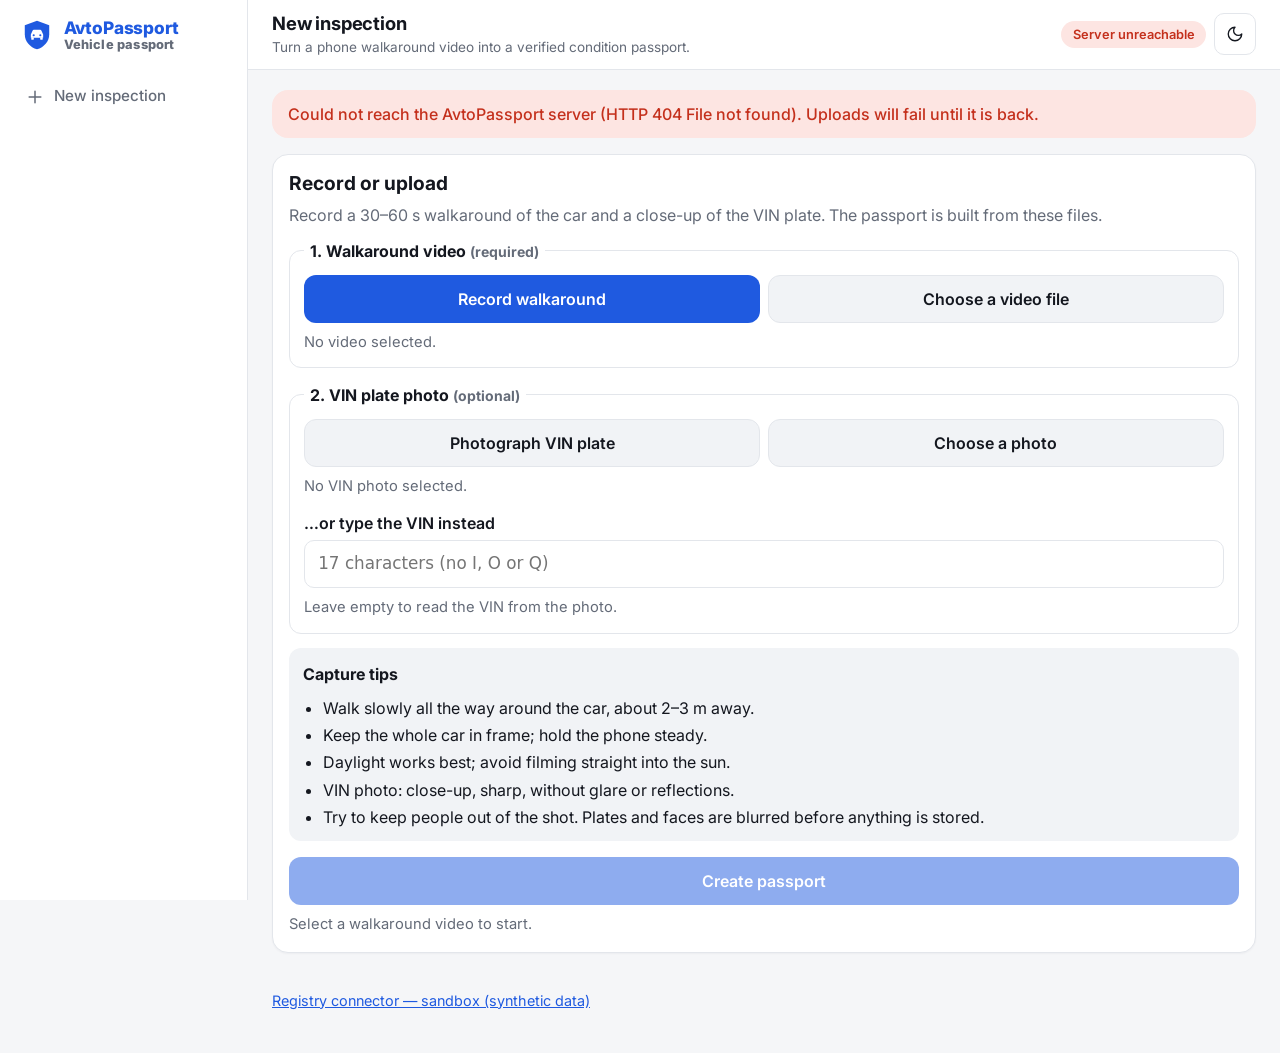
==== web/index.html @ 7de82fd4 "Redesign web UI with sidebar tabs and drop dark try-on colours" ====
<!doctype html>
<html lang="en">
<head>
  <meta charset="utf-8">
  <meta name="viewport" content="width=device-width, initial-scale=1, viewport-fit=cover">
  <meta name="color-scheme" content="light">
  <meta name="theme-color" content="#ffffff">
  <meta name="description" content="AvtoPassport: a phone walkaround video becomes a verified digital condition passport tied to the car's VIN.">
  <title>AvtoPassport</title>
  <!-- Inter (SIL OFL 1.1) from Google Fonts; falls back to the system font offline. -->
  <link rel="preconnect" href="https://fonts.googleapis.com">
  <link rel="preconnect" href="https://fonts.gstatic.com" crossorigin>
  <link rel="stylesheet" href="https://fonts.googleapis.com/css2?family=Inter:wght@400;500;600;700;800&display=swap">
  <link rel="stylesheet" href="style.css">
  <script>try { if (localStorage.getItem("avto-theme") === "dark") document.documentElement.dataset.theme = "dark"; } catch (e) {}</script>
  <!-- three.js (MIT) and Spark (MIT, Gaussian splats) pinned; only loaded when a 3D model is ready (viewer3d.js is imported on demand). -->
  <script type="importmap">
  {
    "imports": {
      "three": "https://cdn.jsdelivr.net/npm/three@0.186.1/build/three.module.js",
      "three/addons/": "https://cdn.jsdelivr.net/npm/three@0.186.1/examples/jsm/",
      "@sparkjsdev/spark": "https://cdn.jsdelivr.net/npm/@sparkjsdev/spark@2.3.1/dist/spark.module.js"
    }
  }
  </script>
  <script type="module" src="app.js"></script>
</head>
<body>
  <div class="shell">
    <aside class="sidebar">
      <a class="brand" href="./">
        <svg class="brand-logo" viewBox="0 0 32 32" aria-hidden="true"><path d="M16 2.5 4.5 6.8v8.4c0 7 5 12.2 11.5 14.3 6.5-2.1 11.5-7.3 11.5-14.3V6.8Z" fill="var(--accent)"/><path d="M10.2 18.6v-3.1l1.6-3.6c.2-.5.7-.8 1.2-.8h6c.5 0 1 .3 1.2.8l1.6 3.6v3.1Z" fill="#fff"/><rect x="10.6" y="18.2" width="2.4" height="2.3" rx=".8" fill="#fff"/><rect x="19" y="18.2" width="2.4" height="2.3" rx=".8" fill="#fff"/><circle cx="12.9" cy="16.2" r="1" fill="var(--accent)"/><circle cx="19.1" cy="16.2" r="1" fill="var(--accent)"/></svg>
        <span class="brand-text"><strong>AvtoPassport</strong><small>Vehicle passport</small></span>
      </a>

      <nav id="tabs" class="tabs" role="tablist" aria-label="Passport sections" hidden>
        <button id="tab-overview" class="tab" type="button" role="tab" data-tab="overview" aria-controls="panel-overview" aria-selected="true" tabindex="0"><svg class="tab-icon" viewBox="0 0 24 24" aria-hidden="true"><path d="M19 17h2c.6 0 1-.4 1-1v-3c0-.9-.7-1.7-1.5-1.9C18.7 10.6 16 10 16 10s-1.3-1.4-2.2-2.3c-.5-.4-1.1-.7-1.8-.7H5c-.6 0-1.1.4-1.4.9l-1.4 2.9A3.7 3.7 0 0 0 2 12v4c0 .6.4 1 1 1h2"/><circle cx="7" cy="17" r="2"/><path d="M9 17h6"/><circle cx="17" cy="17" r="2"/></svg><span class="tab-label">Car</span><span id="tabc-overview" class="tab-count"></span></button>
        <button id="tab-model3d" class="tab" type="button" role="tab" data-tab="model3d" aria-controls="panel-model3d" aria-selected="false" tabindex="-1"><svg class="tab-icon" viewBox="0 0 24 24" aria-hidden="true"><path d="M21 8a2 2 0 0 0-1-1.73l-7-4a2 2 0 0 0-2 0l-7 4A2 2 0 0 0 3 8v8a2 2 0 0 0 1 1.73l7 4a2 2 0 0 0 2 0l7-4A2 2 0 0 0 21 16Z"/><path d="m3.3 7 8.7 5 8.7-5"/><path d="M12 22V12"/></svg><span class="tab-label">3D model</span><span id="tabc-model3d" class="tab-count"></span></button>
        <button id="tab-tryon" class="tab" type="button" role="tab" data-tab="tryon" aria-controls="panel-tryon" aria-selected="false" tabindex="-1"><svg class="tab-icon" viewBox="0 0 24 24" aria-hidden="true"><circle cx="13.5" cy="6.5" r="1"/><circle cx="17.5" cy="10.5" r="1"/><circle cx="8.5" cy="7.5" r="1"/><circle cx="6.5" cy="12.5" r="1"/><path d="M12 2C6.5 2 2 6.5 2 12s4.5 10 10 10c.9 0 1.6-.7 1.6-1.7 0-.4-.2-.8-.4-1.1-.3-.3-.4-.7-.4-1.1a1.6 1.6 0 0 1 1.6-1.7h2c3.1 0 5.6-2.5 5.6-5.5C22 6 17.5 2 12 2Z"/></svg><span class="tab-label">Customize</span><span id="tabc-tryon" class="tab-count"></span></button>
        <button id="tab-defects" class="tab" type="button" role="tab" data-tab="defects" aria-controls="panel-defects" aria-selected="false" tabindex="-1"><svg class="tab-icon" viewBox="0 0 24 24" aria-hidden="true"><path d="M14.7 6.3a1 1 0 0 0 0 1.4l1.6 1.6a1 1 0 0 0 1.4 0l3.8-3.8a6 6 0 0 1-7.9 7.9l-6.9 6.9a2.1 2.1 0 0 1-3-3l6.9-6.9a6 6 0 0 1 7.9-7.9l-3.8 3.8Z"/></svg><span class="tab-label">Damage</span><span id="tabc-defects" class="tab-count"></span></button>
        <button id="tab-shops" class="tab" type="button" role="tab" data-tab="shops" aria-controls="panel-shops" aria-selected="false" tabindex="-1"><svg class="tab-icon" viewBox="0 0 24 24" aria-hidden="true"><path d="M20 10c0 5-5.5 10.2-7.4 11.8a1 1 0 0 1-1.2 0C9.5 20.2 4 15 4 10a8 8 0 0 1 16 0"/><circle cx="12" cy="10" r="3"/></svg><span class="tab-label">Body shops</span><span id="tabc-shops" class="tab-count"></span></button>
        <button id="tab-vin" class="tab" type="button" role="tab" data-tab="vin" aria-controls="panel-vin" aria-selected="false" tabindex="-1"><svg class="tab-icon" viewBox="0 0 24 24" aria-hidden="true"><rect x="2" y="5" width="20" height="14" rx="2"/><path d="M6 9v6M9 9v6M12.5 9v6M15 9v6M18 9v6"/></svg><span class="tab-label">VIN / History</span><span id="tabc-vin" class="tab-count"></span></button>
        <button id="tab-report" class="tab" type="button" role="tab" data-tab="report" aria-controls="panel-report" aria-selected="false" tabindex="-1"><svg class="tab-icon" viewBox="0 0 24 24" aria-hidden="true"><path d="M15 2H6a2 2 0 0 0-2 2v16a2 2 0 0 0 2 2h12a2 2 0 0 0 2-2V7Z"/><path d="M14 2v4a2 2 0 0 0 2 2h4"/><path d="M16 13H8M16 17H8M10 9H8"/></svg><span class="tab-label">Report</span><span id="tabc-report" class="tab-count"></span></button>
      </nav>

      <a id="new-btn" class="side-new" href="./"><svg class="tab-icon" viewBox="0 0 24 24" aria-hidden="true"><path d="M5 12h14M12 5v14"/></svg><span>New inspection</span></a>

      <div id="car-card" class="car-card" hidden>
        <img id="car-thumb" alt="" hidden>
        <div id="car-name" class="car-name"></div>
        <div id="car-meta" class="car-meta"></div>
        <div class="car-vin-label">VIN</div>
        <div id="car-vin" class="car-vin"></div>
        <div id="car-badges" class="row" style="gap:0.35rem;margin-top:0.45rem"></div>
      </div>
    </aside>

    <div class="content">
      <header class="apphead">
        <div class="apphead-title">
          <h1 id="passport-title">New inspection</h1>
          <p id="passport-sub">Turn a phone walkaround video into a verified condition passport.</p>
        </div>
        <div class="apphead-actions">
          <span id="health" class="pill" role="status" aria-live="polite">Checking server&hellip;</span>
          <button id="theme-btn" class="icon-btn" type="button" aria-label="Switch to dark mode" title="Dark mode"><svg class="ico i-moon" viewBox="0 0 24 24" aria-hidden="true"><path d="M12 3a6 6 0 0 0 9 9 9 9 0 1 1-9-9Z"/></svg><svg class="ico i-sun" viewBox="0 0 24 24" aria-hidden="true"><circle cx="12" cy="12" r="4"/><path d="M12 2v2M12 20v2M4.9 4.9l1.4 1.4M17.7 17.7l1.4 1.4M2 12h2M20 12h2M6.3 17.7l-1.4 1.4M19.1 4.9l-1.4 1.4"/></svg></button>
          <button id="share-btn" class="btn" type="button" aria-label="Share link" hidden><svg class="ico" viewBox="0 0 24 24" aria-hidden="true"><path d="M10 13a5 5 0 0 0 7.5.5l3-3a5 5 0 0 0-7-7l-1.7 1.7"/><path d="M14 11a5 5 0 0 0-7.5-.5l-3 3a5 5 0 0 0 7 7l1.7-1.7"/></svg><span class="btn-label">Share</span></button>
          <a id="pdf-link-top" class="btn btn-primary" href="#" download hidden><svg class="ico" viewBox="0 0 24 24" aria-hidden="true"><path d="M15 2H6a2 2 0 0 0-2 2v16a2 2 0 0 0 2 2h12a2 2 0 0 0 2-2V7Z"/><path d="M14 2v4a2 2 0 0 0 2 2h4"/><path d="M16 13H8M16 17H8M10 9H8"/></svg>Export passport</a>
        </div>
        <p id="share-status" class="small muted share-status" role="status"></p>
      </header>

      <main>
        <div id="health-banner" class="banner" role="alert" hidden></div>

    <!-- ========== 1. Capture ========== -->
    <section id="capture" class="card" aria-labelledby="capture-title">
      <h2 id="capture-title">Record or upload</h2>
      <p class="lead">Record a 30&ndash;60&nbsp;s walkaround of the car and a close-up of the VIN plate. The passport is built from these files.</p>

      <form id="capture-form" novalidate>
        <fieldset>
          <legend>1. Walkaround video <span class="muted small">(required)</span></legend>
          <div class="file-row">
            <label class="btn btn-primary file-btn">
              <input id="video-camera" class="vh" type="file" accept="video/*" capture="environment">
              Record walkaround
            </label>
            <label class="btn file-btn">
              <input id="video-library" class="vh" type="file" accept="video/*">
              Choose a video file
            </label>
          </div>
          <p id="video-info" class="file-info muted">No video selected.</p>
        </fieldset>

        <fieldset>
          <legend>2. VIN plate photo <span class="muted small">(optional)</span></legend>
          <div class="file-row">
            <label class="btn file-btn">
              <input id="vin-camera" class="vh" type="file" accept="image/*" capture="environment">
              Photograph VIN plate
            </label>
            <label class="btn file-btn">
              <input id="vin-library" class="vh" type="file" accept="image/*">
              Choose a photo
            </label>
          </div>
          <p id="vin-photo-info" class="file-info muted">No VIN photo selected.</p>
          <img id="vin-thumb" class="thumb" alt="Selected VIN photo" hidden>

          <label class="field-label" for="vin-text">&hellip;or type the VIN instead</label>
          <input id="vin-text" class="vin-input" type="text" inputmode="text" autocomplete="off"
                 autocapitalize="characters" autocorrect="off" spellcheck="false" maxlength="24"
                 placeholder="17 characters (no I, O or Q)" aria-describedby="vin-text-hint">
          <p id="vin-text-hint" class="file-info muted small">Leave empty to read the VIN from the photo.</p>
        </fieldset>

        <details class="tips" open>
          <summary>Capture tips</summary>
          <ul>
            <li>Walk slowly all the way around the car, about 2&ndash;3&nbsp;m away.</li>
            <li>Keep the whole car in frame; hold the phone steady.</li>
            <li>Daylight works best; avoid filming straight into the sun.</li>
            <li>VIN photo: close-up, sharp, without glare or reflections.</li>
            <li>Try to keep people out of the shot. Plates and faces are blurred before anything is stored.</li>
          </ul>
        </details>

        <button id="submit-btn" class="btn btn-primary btn-block" type="submit" disabled>Create passport</button>
        <p id="submit-hint" class="file-info muted small">Select a walkaround video to start.</p>
      </form>

      <div id="job" class="stack" hidden aria-live="polite">
        <div class="progress" role="progressbar" aria-label="Upload progress" aria-valuemin="0" aria-valuemax="100" aria-valuenow="0" id="upload-progress">
          <div id="upload-bar" class="progress-bar"></div>
        </div>
        <p id="upload-text" class="small muted"></p>
        <p id="job-status" class="small"></p>
        <ol id="steps" class="steps"></ol>
        <p id="job-error" class="error" hidden></p>
        <button id="retry-btn" class="btn" type="button" hidden>Start over</button>
      </div>
    </section>

        <!-- ========== 2. Passport: one panel per tab (tabs in the sidebar, a top bar on phones) ========== -->
        <section id="passport" class="passport" hidden aria-labelledby="passport-title">
      <div class="panels">
        <!-- Car (overview): 360 viewer + inspection summary -->
        <div id="panel-overview" class="tab-panel" role="tabpanel" aria-labelledby="tab-overview" tabindex="-1">
          <div class="overview">
            <div id="spin-card" class="card viewer-card" aria-labelledby="spin-title">
              <h2 id="spin-title" class="vh">360&deg; view <span id="spin-count"></span></h2>
              <div id="spin-empty" class="note" hidden></div>
              <div id="spin-wrap">
                <div class="stage-wrap">
                  <div id="spin-stage" class="spin-stage" tabindex="0" role="img" aria-label="360 degree view of the car. Use left and right arrow keys to rotate.">
                    <div id="spin-frame" class="spin-frame">
                      <img id="spin-img" alt="" draggable="false">
                      <div id="spin-pins" class="spin-pins"></div>
                    </div>
                    <div id="spin-loading" class="spin-overlay-msg" hidden></div>
                  </div>
                  <span class="viewer-chip"><svg class="ico" viewBox="0 0 24 24" aria-hidden="true"><rect x="3" y="3" width="18" height="18" rx="4"/><path d="m8.5 12 2.5 2.5 4.5-5"/></svg><span id="spin-chip">&hellip;</span></span>
                  <div class="viewer-tools" role="group" aria-label="Turn the car">
                    <button id="spin-prev" class="tool-btn" type="button" aria-label="Turn left" title="Turn left"><svg class="ico" viewBox="0 0 24 24" aria-hidden="true"><path d="m15 18-6-6 6-6"/></svg></button>
                    <button id="spin-next" class="tool-btn" type="button" aria-label="Turn right" title="Turn right"><svg class="ico" viewBox="0 0 24 24" aria-hidden="true"><path d="m9 18 6-6-6-6"/></svg></button>
                    <button id="spin-play" class="tool-btn" type="button" aria-label="Turn automatically" aria-pressed="false" title="Turn automatically"><svg class="ico" viewBox="0 0 24 24" aria-hidden="true"><path d="M7 4.5v15l12-7.5Z"/></svg></button>
                  </div>
                  <div class="viewer-foot">
                    <div class="legend" aria-label="Damage box colours">
                      <span class="lg sev-minor">Minor</span><span class="lg sev-moderate">Moderate</span><span class="lg sev-severe">Severe</span><span class="lg low">Low confidence</span>
                    </div>
                    <span class="viewer-hint">Drag to turn &middot; &larr; &rarr; keys</span>
                  </div>
                </div>
                <input id="spin-range" type="range" min="0" max="0" value="0" step="1" aria-label="Frame">
                <p id="spin-caption" class="small muted" style="margin:0.2rem 0 0"></p>
                <div id="spin-pin-frames" class="chips"></div>
                <p id="spin-pin-note" class="small muted" hidden></p>
              </div>
            </div>

            <aside class="summary" aria-labelledby="summary-title">
              <h2 id="summary-title" class="summary-title">Inspection summary</h2>
              <div class="card sum-card">
                <div class="sum-big"><span id="sum-count" class="sum-num">&hellip;</span><span id="sum-label" class="sum-label"></span></div>
                <div id="sum-chips" class="sev-chips"></div>
                <p id="sum-note" class="small muted" style="margin:0.5rem 0 0"></p>
                <div class="sum-cost">
                  <span class="small muted">Total estimated repair cost</span>
                  <strong id="sum-total">&hellip;</strong>
                  <span id="sum-total-note" class="small muted"></span>
                </div>
                <button class="btn btn-outline" type="button" data-go="defects">View damage list <svg class="ico" viewBox="0 0 24 24" aria-hidden="true"><path d="m9 18 6-6-6-6"/></svg></button>
              </div>
              <div class="card rows-card">
                <button class="row-link" type="button" data-go="vin"><span class="rl-label">VIN</span><span id="tile-vin" class="rl-value vin-mono">&hellip;</span><span id="tile-vin-sub" class="rl-sub"></span><svg class="ico rl-chev" viewBox="0 0 24 24" aria-hidden="true"><path d="m9 18 6-6-6-6"/></svg></button>
                <button class="row-link" type="button" data-go="vin"><span class="rl-label">Since last inspection</span><span id="tile-diff" class="rl-value">&hellip;</span><span id="tile-diff-sub" class="rl-sub"></span><svg class="ico rl-chev" viewBox="0 0 24 24" aria-hidden="true"><path d="m9 18 6-6-6-6"/></svg></button>
                <button class="row-link" type="button" data-go="model3d"><span class="rl-label">3D model</span><span id="tile-3d" class="rl-value">&hellip;</span><span id="tile-3d-sub" class="rl-sub"></span><svg class="ico rl-chev" viewBox="0 0 24 24" aria-hidden="true"><path d="m9 18 6-6-6-6"/></svg></button>
                <button class="row-link" type="button" data-go="report"><span class="rl-label">Report</span><span id="tile-report" class="rl-value">&hellip;</span><span id="tile-report-sub" class="rl-sub"></span><svg class="ico rl-chev" viewBox="0 0 24 24" aria-hidden="true"><path d="m9 18 6-6-6-6"/></svg></button>
              </div>
              <p class="hint-line"><svg class="ico" viewBox="0 0 24 24" aria-hidden="true"><circle cx="12" cy="12" r="9.5"/><path d="M12 16.5v-5M12 8h.01"/></svg><span>Drag the car sideways to turn it. Coloured boxes mark detected damage; tap a part below to see its repair estimate.</span></p>
              <h3 id="parts-title" class="parts-title">Parts with findings</h3>
              <ul id="parts-list" class="parts-list"></ul>
            </aside>
          </div>
        </div>

        <!-- VIN & history -->
        <div id="panel-vin" class="tab-panel" role="tabpanel" aria-labelledby="tab-vin" tabindex="-1" hidden>
          <p class="panel-intro">The car&rsquo;s identity, read from the VIN plate photo, and what changed since its last AvtoPassport inspection.</p>
          <div id="vin-card" class="card" aria-labelledby="vin-title">
            <h2 id="vin-title">VIN <span id="vin-status" class="badge"></span></h2>
            <div id="vin-value" class="vin-value"></div>
            <p class="note">Please confirm the VIN against the car or its documents: automatic reading (OCR) can confuse similar characters.</p>
            <div id="vin-decode"></div>
          </div>
          <div id="diff-card" class="card" aria-labelledby="diff-title">
            <h2 id="diff-title">New since last inspection</h2>
            <div id="diff-body"></div>
            <div id="history-body"></div>
          </div>
        </div>

        <!-- Defects -->
        <div id="panel-defects" class="tab-panel" role="tabpanel" aria-labelledby="tab-defects" tabindex="-1" hidden>
          <p class="panel-intro">Every finding from the walkaround video with its severity, the suggested repair and a price from local listings. The boxes on the car are in the <a href="#overview">Car</a> tab.</p>
          <div id="damage-card" class="card" aria-labelledby="damage-title">
            <h2 id="damage-title">Damage and repair cost <span id="damage-count" class="badge"></span></h2>
            <div id="damage-body"></div>
            <div id="damage-total" class="total" hidden></div>
            <p class="small muted" style="margin-top:0.6rem">Prices are &ldquo;from&rdquo; prices from our local price table; tap a price to see where it comes from.</p>
          </div>
        </div>

        <!-- 3D model -->
        <div id="panel-model3d" class="tab-panel" role="tabpanel" aria-labelledby="tab-model3d" tabindex="-1" hidden>
          <p class="panel-intro">A 3D model of the car, rebuilt on the server from the same blurred frames. One finger (or the mouse) rotates; two fingers or the wheel zoom.</p>
          <div id="hq-card" class="card" aria-labelledby="hq-title" hidden>
            <h2 id="hq-title">High-quality 3D (Gaussian splats) <span id="hq-badge" class="badge"></span></h2>
            <p id="hq-status" role="status"></p>
            <div id="viewer-hq" hidden></div>
            <p id="hq-crop" class="small muted"></p>
            <p id="hq-error" class="error" hidden></p>
            <p class="small muted">Camera poses from COLMAP structure-from-motion, then Brush Gaussian-splat training, on the same blurred frames. Requires a GPU worker; not available on the CPU-only public deployment.</p>
          </div>
          <div id="recon-card" class="card" aria-labelledby="recon-title">
            <h2 id="recon-title">3D point cloud <span id="recon-badge" class="badge"></span></h2>
            <p id="recon-status" role="status"></p>
            <div id="viewer3d" hidden></div>
            <p id="recon-error" class="error" hidden></p>
            <div id="recon-pins"></div>
            <p class="small muted">Fast reconstruction (Depth Anything 3) from the blurred walkaround frames, built after the passport is returned.</p>
          </div>
        </div>

        <!-- Customize (paint try-on) -->
        <div id="panel-tryon" class="tab-panel" role="tabpanel" aria-labelledby="tab-tryon" tabindex="-1" hidden>
          <p class="panel-intro">See the car in another paint colour. Choose a view of the car with the slider, then tap a colour.</p>
          <div id="tryon-card" class="card" aria-labelledby="tryon-title">
            <h2 id="tryon-title">Paint try-on</h2>
            <div class="tryon-layout">
              <div class="tryon-view">
                <figure class="tryon-figure" id="tryon-figure" hidden>
                  <img id="tryon-img" alt="The car in the selected paint colour">
                  <figcaption class="small muted"><span id="tryon-label"></span></figcaption>
                </figure>
                <div class="spin-controls" id="tryon-controls" hidden>
                  <button id="tryon-prev" class="btn" type="button" aria-label="Previous view">&#9664;</button>
                  <input id="tryon-range" type="range" min="0" max="0" value="0" step="1" aria-label="View of the car">
                  <button id="tryon-next" class="btn" type="button" aria-label="Next view">&#9654;</button>
                </div>
              </div>
              <div class="tryon-pick">
                <h3 style="margin-top:0">Colours</h3>
                <div id="palette-status" class="small muted"></div>
                <div id="swatches" class="swatches" role="group" aria-label="Paint colours"></div>
                <p id="tryon-status" class="small" role="status"></p>
                <p class="small muted">How it works: only the hue of the painted panels changes, and the car&rsquo;s own light and shade are kept, so it still looks like the real photo. A light car therefore stays light: dark colours such as black or dark grey cannot be shown this way and are not offered. Colours are swatches from the BYD Uzbekistan website, not factory paint codes.</p>
              </div>
            </div>
          </div>
        </div>

        <!-- Body shops -->
        <div id="panel-shops" class="tab-panel" role="tabpanel" aria-labelledby="tab-shops" tabindex="-1" hidden>
          <p class="panel-intro">Body-repair and paint shops near you, from OpenStreetMap. Your location is used only for this search.</p>
          <div id="shops-card" class="card" aria-labelledby="shops-title">
            <h2 id="shops-title">Nearby body shops</h2>
            <div class="row">
              <button id="shops-geo" class="btn btn-primary" type="button">Find nearby body shops</button>
              <button id="shops-tashkent" class="btn" type="button">Use Tashkent centre (41.3111, 69.2797)</button>
            </div>
            <p id="shops-status" class="small" role="status" style="margin-top:0.6rem"></p>
            <ul id="shops-list" class="shops-list"></ul>
            <p id="shops-attr" class="attribution" hidden></p>
          </div>
        </div>

        <!-- Report & verification -->
        <div id="panel-report" class="tab-panel" role="tabpanel" aria-labelledby="tab-report" tabindex="-1" hidden>
          <p class="panel-intro">Download the passport as a PDF. The SHA-256 fingerprint of the frames lets anyone check that the inspection was not changed afterwards.</p>
          <div id="verify-card" class="card" aria-labelledby="verify-title">
            <h2 id="verify-title">Report and verification</h2>
            <div class="row" id="report-links"></div>
            <dl class="kv" id="verify-kv" style="margin-top:0.75rem"></dl>
            <p class="note info" style="margin-top:0.75rem">Privacy: plates and faces are blurred before anything is stored.</p>
            <details class="more">
              <summary>Processing details</summary>
              <div id="processing-body"></div>
            </details>
          </div>
        </div>
      </div>

        </section>
      </main>

      <footer class="site-footer">
        <a id="repo-link" href="#" rel="noopener" hidden>Source code (AGPL-3.0)</a>
        <a href="sandbox.html">Registry connector &mdash; sandbox (synthetic data)</a>
        <span id="version-text"></span>
      </footer>
    </div>
  </div>
</body>
</html>
---- web/style.css ----
/* AvtoPassport web UI - mobile first, light theme with an optional dark theme (header button). No build step. */

/* Light theme by default; the moon button in the header switches to dark (html[data-theme="dark"]). */
:root {
  --bg: #f5f6f8;
  --surface: #ffffff;
  --surface-2: #f1f3f6;
  --text: #14171f;
  --muted: #646b78;
  --border: #e3e6eb;
  --accent: #1f5ae0;
  --accent-text: #ffffff;
  --accent-soft: #e8effd;
  --ok: #16794a;
  --ok-bg: #e2f5ea;
  --warn: #9a5b00;
  --warn-bg: #fff2d9;
  --err: #c4301c;
  --err-bg: #fde5e2;
  --info: #1d55c4;
  --info-bg: #e6eefd;
  --sev-minor: #c99a06;
  --sev-minor-bg: #fdf3c8;
  --sev-moderate: #dd6b0c;
  --sev-moderate-bg: #ffe9d4;
  --sev-severe: #d4321f;
  --sev-severe-bg: #fde3e0;
  --pin: #d4321f;
  --stage: radial-gradient(ellipse at 50% 35%, #ffffff 0%, #f0f2f5 55%, #e3e7ed 100%);
  --synthetic: #6b21a8;
  --synthetic-bg: #f3e8ff;
  --radius: 16px;
  --shadow: 0 1px 2px rgba(16, 24, 40, 0.04);
  --topbar-h: calc(52px + env(safe-area-inset-top));
  --sidebar-w: 248px;
  --stage-h: min(62vh, 560px);
  color-scheme: light;
}

:root[data-theme="dark"] {
  --bg: #0e1116;
  --surface: #171b22;
  --surface-2: #1f242d;
  --text: #e7eaee;
  --muted: #9aa4b2;
  --border: #2b313b;
  --accent: #5b9bff;
  --accent-text: #06121f;
  --accent-soft: #15263f;
  --ok: #5fd38a;
  --ok-bg: #12301d;
  --warn: #f2c14e;
  --warn-bg: #352a0c;
  --err: #ff7b72;
  --err-bg: #3a1513;
  --info: #8cc4ff;
  --info-bg: #10263f;
  --sev-minor: #f2c94c;
  --sev-minor-bg: #33290a;
  --sev-moderate: #ff9a4d;
  --sev-moderate-bg: #3a2311;
  --sev-severe: #ff6b5e;
  --sev-severe-bg: #3a1513;
  --pin: #ff6b5e;
  --stage: radial-gradient(ellipse at 50% 35%, #2a313c 0%, #161a21 70%, #0e1116 100%);
  --synthetic: #e0b3ff;
  --synthetic-bg: #2e1745;
  --shadow: none;
  color-scheme: dark;
}

*,
*::before,
*::after {
  box-sizing: border-box;
}

html {
  -webkit-text-size-adjust: 100%;
  text-size-adjust: 100%;
}

body {
  margin: 0;
  background: var(--bg);
  color: var(--text);
  font: 16px/1.5 Inter, system-ui, -apple-system, "Segoe UI", Roboto, "Helvetica Neue", Arial, sans-serif;
  padding-bottom: env(safe-area-inset-bottom);
}

a {
  color: var(--accent);
}

h1, h2, h3 {
  line-height: 1.25;
  margin: 0 0 0.5rem;
}

h1 { font-size: 1.45rem; }
h2 { font-size: 1.2rem; }
h3 { font-size: 1.02rem; }

p { margin: 0 0 0.75rem; }

code, .mono {
  font-family: ui-monospace, SFMono-Regular, Menlo, Consolas, monospace;
  font-size: 0.92em;
  overflow-wrap: anywhere;
}

[hidden] { display: none !important; }

.vh {
  position: absolute !important;
  width: 1px;
  height: 1px;
  overflow: hidden;
  clip: rect(0 0 0 0);
  clip-path: inset(50%);
  white-space: nowrap;
  border: 0;
  padding: 0;
  margin: -1px;
}

.muted { color: var(--muted); }
.small { font-size: 0.875rem; }

/* ---------- layout ---------- */

.topbar {
  position: sticky;
  top: 0;
  z-index: 20;
  display: flex;
  align-items: center;
  justify-content: space-between;
  gap: 0.75rem;
  height: var(--topbar-h);
  padding: env(safe-area-inset-top) 16px 0;
  background: var(--surface);
  border-bottom: 1px solid var(--border);
}

.brand {
  font-weight: 800;
  font-size: 1.1rem;
  letter-spacing: 0.01em;
  text-decoration: none;
  color: var(--text);
}

.brand span { color: var(--accent); }

main {
  max-width: 960px;
  margin: 0 auto;
  padding: 16px;
  display: flex;
  flex-direction: column;
  gap: 16px;
}

.card {
  background: var(--surface);
  border: 1px solid var(--border);
  border-radius: var(--radius);
  box-shadow: var(--shadow);
  padding: 16px;
  min-width: 0;
}

.card { scroll-margin-top: 72px; }

.card > h2 {
  display: flex;
  align-items: center;
  flex-wrap: wrap;
  gap: 0.5rem;
}

.lead { color: var(--muted); }

.stack > * + * { margin-top: 0.75rem; }

.row {
  display: flex;
  flex-wrap: wrap;
  gap: 0.5rem;
  align-items: center;
}

/* ---------- pills, badges, banners ---------- */

.pill, .badge {
  display: inline-flex;
  align-items: center;
  gap: 0.3rem;
  border-radius: 999px;
  padding: 0.2rem 0.65rem;
  font-size: 0.8rem;
  font-weight: 600;
  white-space: nowrap;
  background: var(--surface-2);
  color: var(--muted);
  border: 1px solid var(--border);
}

.badge:empty { display: none; }

.pill.ok, .badge.ok { background: var(--ok-bg); color: var(--ok); border-color: transparent; }
.pill.warn, .badge.warn { background: var(--warn-bg); color: var(--warn); border-color: transparent; }
.pill.err, .badge.err { background: var(--err-bg); color: var(--err); border-color: transparent; }
.pill.info, .badge.info { background: var(--info-bg); color: var(--info); border-color: transparent; }

.badge.sev-minor { background: var(--info-bg); color: var(--info); border-color: transparent; }
.badge.sev-moderate { background: var(--warn-bg); color: var(--warn); border-color: transparent; }
.badge.sev-severe { background: var(--err-bg); color: var(--err); border-color: transparent; }

.banner {
  border-radius: var(--radius);
  padding: 0.75rem 1rem;
  background: var(--warn-bg);
  color: var(--warn);
  font-weight: 500;
}

.banner.err { background: var(--err-bg); color: var(--err); }
.banner.info { background: var(--info-bg); color: var(--info); }

.note {
  border-left: 4px solid var(--warn);
  background: var(--warn-bg);
  color: var(--text);
  padding: 0.6rem 0.8rem;
  border-radius: 8px;
  font-size: 0.92rem;
}

.note.info { border-left-color: var(--info); background: var(--info-bg); }

.error {
  color: var(--err);
  background: var(--err-bg);
  border-radius: 10px;
  padding: 0.65rem 0.85rem;
  font-weight: 500;
  overflow-wrap: anywhere;
}

/* ---------- buttons & inputs ---------- */

.btn {
  display: inline-flex;
  align-items: center;
  justify-content: center;
  gap: 0.45rem;
  min-height: 48px;
  padding: 0.6rem 1.1rem;
  border-radius: 12px;
  border: 1px solid var(--border);
  background: var(--surface-2);
  color: var(--text);
  font: inherit;
  font-weight: 600;
  text-decoration: none;
  cursor: pointer;
  -webkit-tap-highlight-color: transparent;
  touch-action: manipulation;
  user-select: none;
  -webkit-user-select: none;
}

.btn:hover { filter: brightness(0.97); }
.btn:active { transform: translateY(1px); }
.btn:focus-visible, .swatch:focus-visible, .spin-stage:focus-visible, .chip:focus-visible {
  outline: 3px solid var(--accent);
  outline-offset: 2px;
}

.btn-primary {
  background: var(--accent);
  color: var(--accent-text);
  border-color: transparent;
}

.btn-block { width: 100%; }

.btn[disabled], .btn[aria-disabled="true"] {
  opacity: 0.5;
  cursor: not-allowed;
}

.btn-sm { min-height: 40px; padding: 0.35rem 0.8rem; font-size: 0.9rem; }

.file-row {
  display: grid;
  grid-template-columns: 1fr;
  gap: 0.5rem;
}

@media (min-width: 560px) {
  .file-row { grid-template-columns: 1fr 1fr; }
}

.file-btn { position: relative; width: 100%; }

.file-info { margin: 0.5rem 0 0; font-size: 0.92rem; overflow-wrap: anywhere; }

.thumb {
  display: block;
  max-width: 220px;
  max-height: 140px;
  margin-top: 0.5rem;
  border-radius: 8px;
  border: 1px solid var(--border);
  object-fit: cover;
}

fieldset {
  border: 1px solid var(--border);
  border-radius: 12px;
  padding: 0.75rem 0.9rem 0.9rem;
  margin: 0 0 0.9rem;
  min-width: 0;
}

legend {
  font-weight: 700;
  padding: 0 0.35rem;
}

label.field-label {
  display: block;
  font-weight: 600;
  margin: 0.85rem 0 0.35rem;
}

input[type="text"], input[type="search"] {
  width: 100%;
  min-height: 48px;
  padding: 0.6rem 0.8rem;
  border-radius: 10px;
  border: 1px solid var(--border);
  background: var(--surface);
  color: var(--text);
  font: inherit;
  font-size: 1.05rem; /* >= 16px avoids iOS zoom on focus */
}

input.vin-input {
  font-family: ui-monospace, SFMono-Regular, Menlo, Consolas, monospace;
  letter-spacing: 0.08em;
  text-transform: uppercase;
}

input.vin-input::placeholder {
  text-transform: none;
  letter-spacing: normal;
  font-family: system-ui, -apple-system, "Segoe UI", Roboto, sans-serif;
}

.tips {
  margin: 0 0 1rem;
  border-radius: 12px;
  background: var(--surface-2);
  padding: 0.6rem 0.9rem;
}

.tips summary {
  font-weight: 700;
  cursor: pointer;
  min-height: 32px;
  display: flex;
  align-items: center;
}

.tips ul { margin: 0.4rem 0 0.2rem; padding-left: 1.2rem; }
.tips li { margin: 0.2rem 0; }

/* ---------- progress ---------- */

.progress {
  height: 12px;
  border-radius: 999px;
  background: var(--surface-2);
  border: 1px solid var(--border);
  overflow: hidden;
  margin: 0.75rem 0 0.4rem;
}

.progress-bar {
  height: 100%;
  width: 0;
  background: var(--accent);
  transition: width 0.25s ease;
}

.steps {
  list-style: none;
  padding: 0;
  margin: 0.75rem 0 0;
  display: flex;
  flex-direction: column;
  gap: 0.35rem;
}

.steps li {
  display: grid;
  grid-template-columns: 1.5rem 1fr auto;
  align-items: center;
  gap: 0.5rem;
  padding: 0.4rem 0.6rem;
  border-radius: 8px;
  background: var(--surface-2);
  font-size: 0.95rem;
}

.steps li .mark { text-align: center; font-weight: 700; color: var(--muted); }
.steps li.done .mark { color: var(--ok); }
.steps li.active .mark { color: var(--accent); }
.steps li.failed .mark { color: var(--err); }
.steps li .pct { font-variant-numeric: tabular-nums; color: var(--muted); }

.spinner {
  display: inline-block;
  width: 1em;
  height: 1em;
  border: 2px solid currentColor;
  border-right-color: transparent;
  border-radius: 50%;
  animation: spin 0.8s linear infinite;
  vertical-align: -0.15em;
}

@keyframes spin { to { transform: rotate(360deg); } }

@media (prefers-reduced-motion: reduce) {
  .spinner { animation-duration: 2.4s; }
  .progress-bar { transition: none; }
}

/* ---------- VIN card ---------- */

.vin-value {
  font-family: ui-monospace, SFMono-Regular, Menlo, Consolas, monospace;
  font-size: clamp(1.15rem, 5.4vw, 1.7rem);
  font-weight: 700;
  letter-spacing: 0.06em;
  overflow-wrap: anywhere;
  margin: 0.25rem 0 0.5rem;
}

.kv {
  display: grid;
  grid-template-columns: minmax(7rem, max-content) 1fr;
  gap: 0.3rem 0.9rem;
  margin: 0.5rem 0;
}

.kv dt { color: var(--muted); font-size: 0.92rem; }
.kv dd { margin: 0; overflow-wrap: anywhere; }
.kv dd .src { margin-left: 0.4rem; }

.kv .kv { margin: 0; }

ul.plain { list-style: none; padding: 0; margin: 0; }
ul.notes { margin: 0.4rem 0 0; padding-left: 1.2rem; font-size: 0.92rem; color: var(--muted); }

/* ---------- spin viewer ---------- */

.spin-stage {
  position: relative;
  border-radius: 12px;
  background: #000;
  overflow: hidden;
  touch-action: pan-y;
  cursor: grab;
  user-select: none;
  -webkit-user-select: none;
  -webkit-touch-callout: none;
}

.spin-stage.dragging { cursor: grabbing; }

.spin-frame {
  position: relative;
  margin: 0 auto;
  width: 100%;
  aspect-ratio: 16 / 9;
}

.spin-frame img {
  display: block;
  width: 100%;
  height: 100%;
  object-fit: fill;
  pointer-events: none;
}

.spin-pins {
  position: absolute;
  inset: 0;
  pointer-events: none;
}

.pin-box {
  position: absolute;
  border: 2px solid var(--pin);
  border-radius: 4px;
  box-shadow: 0 0 0 1px rgba(0, 0, 0, 0.45);
}

.pin-box::after {
  content: "";
  position: absolute;
  left: 50%;
  top: 50%;
  width: 12px;
  height: 12px;
  margin: -6px 0 0 -6px;
  border-radius: 50%;
  background: var(--pin);
  border: 2px solid #fff;
}

.pin-label {
  position: absolute;
  left: -2px;
  bottom: 100%;
  margin-bottom: 2px;
  max-width: 60vw;
  background: var(--pin);
  color: #fff;
  font-size: 0.72rem;
  font-weight: 600;
  line-height: 1.2;
  padding: 2px 6px;
  border-radius: 4px;
  white-space: nowrap;
  overflow: hidden;
  text-overflow: ellipsis;
}

.pin-box.label-below .pin-label { bottom: auto; top: 100%; margin: 2px 0 0; }

.spin-overlay-msg {
  position: absolute;
  inset: 0;
  display: flex;
  align-items: center;
  justify-content: center;
  color: #fff;
  background: rgba(0, 0, 0, 0.45);
  font-weight: 600;
  text-align: center;
  padding: 1rem;
}

.spin-controls {
  display: grid;
  grid-template-columns: 48px 1fr 48px;
  gap: 0.5rem;
  align-items: center;
  margin-top: 0.6rem;
}

.spin-controls .btn { padding: 0; }

input[type="range"] {
  width: 100%;
  min-height: 40px;
  accent-color: var(--accent);
}

.chips {
  display: flex;
  flex-wrap: wrap;
  gap: 0.4rem;
  margin-top: 0.5rem;
}

.chip {
  min-height: 40px;
  padding: 0.3rem 0.75rem;
  border-radius: 999px;
  border: 1px solid var(--pin);
  background: transparent;
  color: var(--pin);
  font: inherit;
  font-size: 0.85rem;
  font-weight: 600;
  cursor: pointer;
}

.chip.active { background: var(--pin); color: #fff; }

/* ---------- damage table ---------- */

.table-wrap { overflow-x: auto; }

table.data {
  width: 100%;
  border-collapse: collapse;
  font-size: 0.95rem;
}

table.data th, table.data td {
  text-align: left;
  padding: 0.55rem 0.5rem;
  border-bottom: 1px solid var(--border);
  vertical-align: top;
}

table.data th {
  font-size: 0.8rem;
  text-transform: uppercase;
  letter-spacing: 0.04em;
  color: var(--muted);
}

table.data td.num, table.data th.num { text-align: right; font-variant-numeric: tabular-nums; }

.cost-details summary {
  cursor: pointer;
  list-style: none;
  min-height: 32px;
  font-weight: 600;
}

.cost-details summary::-webkit-details-marker { display: none; }
.cost-details summary::after { content: " \24D8"; color: var(--muted); font-weight: 400; }
.cost-details[open] summary::after { content: " \25B4"; }

.cost-details .basis {
  margin-top: 0.35rem;
  font-size: 0.85rem;
  color: var(--muted);
  text-align: left;
  font-weight: 400;
  overflow-wrap: anywhere;
}

@media (max-width: 640px) {
  table.data.responsive thead { display: none; }
  table.data.responsive, table.data.responsive tbody, table.data.responsive tr, table.data.responsive td {
    display: block;
    width: 100%;
  }
  table.data.responsive tr {
    border: 1px solid var(--border);
    border-radius: 12px;
    padding: 0.35rem 0.6rem;
    margin-bottom: 0.6rem;
    background: var(--surface);
  }
  table.data.responsive td {
    display: flex;
    justify-content: space-between;
    gap: 0.75rem;
    border-bottom: 1px dashed var(--border);
    padding: 0.45rem 0;
    text-align: right;
  }
  table.data.responsive td:last-child { border-bottom: 0; }
  table.data.responsive td::before {
    content: attr(data-label);
    font-weight: 600;
    color: var(--muted);
    text-align: left;
    flex: 0 0 auto;
  }
  table.data.responsive td.num { text-align: right; }
  table.data.responsive td > * { min-width: 0; }
}

.total {
  display: flex;
  justify-content: space-between;
  align-items: baseline;
  flex-wrap: wrap;
  gap: 0.5rem;
  margin-top: 0.8rem;
  padding: 0.8rem 1rem;
  border-radius: 12px;
  background: var(--surface-2);
}

.total strong {
  font-size: 1.3rem;
  font-variant-numeric: tabular-nums;
}

/* ---------- diff ---------- */

.diff-group { margin-top: 0.6rem; }
.diff-group h3 { font-size: 0.95rem; margin-bottom: 0.3rem; }
.diff-group ul { margin: 0; padding-left: 1.2rem; }
.diff-group.new h3 { color: var(--err); }
.diff-group.worse h3 { color: var(--warn); }
.diff-group.resolved h3 { color: var(--ok); }

/* ---------- try-on ---------- */

.swatches {
  display: grid;
  grid-template-columns: repeat(auto-fill, minmax(92px, 1fr));
  gap: 0.5rem;
  margin: 0.6rem 0;
}

.swatch {
  display: flex;
  flex-direction: column;
  align-items: center;
  gap: 0.3rem;
  min-height: 48px;
  padding: 0.45rem 0.3rem;
  border-radius: 12px;
  border: 2px solid var(--border);
  background: var(--surface);
  color: var(--text);
  font: inherit;
  font-size: 0.78rem;
  line-height: 1.2;
  cursor: pointer;
  text-align: center;
}

.swatch.active { border-color: var(--accent); }

.swatch .dot {
  width: 34px;
  height: 34px;
  border-radius: 50%;
  border: 1px solid rgba(127, 127, 127, 0.6);
}

.swatch .dot.original {
  background: conic-gradient(#c00, #cc0, #0c0, #0cc, #00c, #c0c, #c00);
}

.tryon-figure {
  margin: 0;
}

.tryon-figure img {
  display: block;
  width: 100%;
  border-radius: 12px;
  background: #000;
  min-height: 120px;
}

.tryon-figure figcaption { margin-top: 0.4rem; }

/* ---------- 3D viewer ---------- */

.v3d { position: relative; }

.v3d-stage {
  position: relative;
  width: 100%;
  height: min(65vh, 520px);
  min-height: 300px;
  border-radius: 12px;
  overflow: hidden;
  background: radial-gradient(circle at 50% 40%, #2a313c, #0b0d11);
  touch-action: none;
}

.v3d-stage canvas { display: block; }

.v3d-labels {
  position: absolute;
  top: 0;
  left: 0;
  pointer-events: none;
}

.v3d-label {
  position: relative;
  top: -16px;
  display: inline-block;
  background: rgba(214, 40, 34, 0.92);
  color: #fff;
  font: 600 11px/1.2 system-ui, -apple-system, sans-serif;
  padding: 2px 6px;
  border-radius: 4px;
  white-space: nowrap;
}

.v3d-toolbar {
  display: flex;
  flex-wrap: wrap;
  gap: 0.4rem;
  margin-top: 0.5rem;
}

.v3d-loading {
  position: absolute;
  inset: 0;
  display: flex;
  align-items: center;
  justify-content: center;
  color: #fff;
  font-weight: 600;
  pointer-events: none;
}

/* ---------- shops ---------- */

.shops-list { list-style: none; padding: 0; margin: 0.6rem 0 0; display: flex; flex-direction: column; gap: 0.5rem; }

.shop {
  border: 1px solid var(--border);
  border-radius: 12px;
  padding: 0.65rem 0.8rem;
}

.shop-head {
  display: flex;
  justify-content: space-between;
  align-items: baseline;
  gap: 0.75rem;
}

.shop-name { font-weight: 700; overflow-wrap: anywhere; }
.shop-dist { white-space: nowrap; font-variant-numeric: tabular-nums; color: var(--muted); }
.shop-meta { font-size: 0.88rem; color: var(--muted); margin-top: 0.2rem; overflow-wrap: anywhere; }
.shop-links { display: flex; flex-wrap: wrap; gap: 0.75rem; margin-top: 0.3rem; font-size: 0.9rem; }

.attribution { font-size: 0.85rem; color: var(--muted); margin-top: 0.6rem; }

/* ---------- verification / misc ---------- */

.hash {
  font-family: ui-monospace, SFMono-Regular, Menlo, Consolas, monospace;
  font-size: 0.85rem;
  background: var(--surface-2);
  border-radius: 8px;
  padding: 0.5rem 0.65rem;
  overflow-wrap: anywhere;
  word-break: break-all;
}

details.more { margin-top: 0.75rem; }
details.more > summary { cursor: pointer; font-weight: 600; min-height: 40px; display: flex; align-items: center; }

.history-list { list-style: none; padding: 0; margin: 0.4rem 0 0; display: flex; flex-direction: column; gap: 0.4rem; }
.history-list li {
  display: flex;
  justify-content: space-between;
  gap: 0.5rem;
  flex-wrap: wrap;
  padding: 0.5rem 0.7rem;
  border-radius: 10px;
  background: var(--surface-2);
}
.history-list li.current { outline: 2px solid var(--accent); }

/* ---------- footer ---------- */

.site-footer {
  max-width: 960px;
  margin: 0 auto;
  padding: 1rem 16px 2rem;
  color: var(--muted);
  font-size: 0.9rem;
  display: flex;
  flex-wrap: wrap;
  gap: 0.5rem 1.25rem;
}

.site-footer a { display: inline-flex; align-items: center; min-height: 40px; }

/* ---------- sandbox ---------- */

.synthetic-badge {
  display: inline-flex;
  align-items: center;
  gap: 0.4rem;
  padding: 0.4rem 0.85rem;
  border-radius: 8px;
  border: 2px solid var(--synthetic);
  background: var(--synthetic-bg);
  color: var(--synthetic);
  font-weight: 800;
  letter-spacing: 0.06em;
  text-transform: uppercase;
  font-size: 0.85rem;
}

.synthetic-badge.big { font-size: 1.05rem; padding: 0.55rem 1rem; }

.synthetic-notice {
  border: 2px dashed var(--synthetic);
  background: var(--synthetic-bg);
  color: var(--text);
  border-radius: 12px;
  padding: 0.75rem 0.9rem;
}

.registry-list { list-style: none; padding: 0; margin: 0; display: flex; flex-direction: column; gap: 0.5rem; }

.registry-item {
  width: 100%;
  display: flex;
  flex-wrap: wrap;
  justify-content: space-between;
  align-items: center;
  gap: 0.5rem;
  text-align: left;
  min-height: 56px;
  padding: 0.6rem 0.85rem;
  border-radius: 12px;
  border: 1px solid var(--border);
  background: var(--surface);
  color: var(--text);
  font: inherit;
  cursor: pointer;
}

.registry-item.active { border-color: var(--synthetic); outline: 2px solid var(--synthetic); }

/* ---------- damage confidence ---------- */

details.low-conf { border-left: 3px solid var(--warn); padding-left: 0.6rem; }
details.low-conf > summary { color: var(--warn); }
.finding-note { color: var(--warn); margin-top: 0.15rem; }

/* ---------- app shell: left sidebar + header + content (reference design); a top bar on phones ---------- */

.shell { display: flex; flex-direction: column; min-height: 100vh; }
.sidebar { display: contents; }

.brand {
  display: flex;
  align-items: center;
  gap: 0.6rem;
  color: var(--text);
  text-decoration: none;
}

.sidebar > .brand {
  order: 0;
  height: var(--topbar-h);
  padding: env(safe-area-inset-top) 16px 0;
  background: var(--surface);
  border-bottom: 1px solid var(--border);
}

.brand-logo { width: 32px; height: 32px; flex: none; }
.brand-text { display: flex; flex-direction: column; line-height: 1.15; }
.brand-text strong { font-size: 1.08rem; font-weight: 800; letter-spacing: -0.01em; }
.brand-text small { color: var(--muted); font-size: 0.8rem; }

.content { order: 2; display: flex; flex-direction: column; min-width: 0; flex: 1; }

.tabs {
  order: 1;
  position: sticky;
  top: 0;
  z-index: 15;
  display: flex;
  gap: 4px;
  overflow-x: auto;
  scrollbar-width: none;
  padding: 8px 12px;
  background: var(--surface);
  border-bottom: 1px solid var(--border);
}

.tabs[hidden] { display: none; }
.tabs::-webkit-scrollbar { display: none; }

.tab, .side-new {
  flex: 0 0 auto;
  display: inline-flex;
  align-items: center;
  gap: 0.6rem;
  min-height: 44px;
  padding: 0.45rem 0.8rem;
  border-radius: 10px;
  border: 0;
  background: transparent;
  color: var(--text);
  font: inherit;
  font-size: 0.95rem;
  font-weight: 500;
  white-space: nowrap;
  text-decoration: none;
  cursor: pointer;
}

.tab:hover, .side-new:hover { background: var(--surface-2); }
.tab:focus-visible, .side-new:focus-visible { outline: 2px solid var(--accent); outline-offset: 1px; }
.tab[aria-selected="true"] { background: var(--accent-soft); color: var(--accent); font-weight: 600; }

.tab-icon, .ico {
  width: 20px;
  height: 20px;
  flex: none;
  fill: none;
  stroke: currentColor;
  stroke-width: 1.8;
  stroke-linecap: round;
  stroke-linejoin: round;
}

.ico { width: 18px; height: 18px; }

.tab-count {
  min-width: 1.45rem;
  padding: 0 0.4rem;
  border-radius: 999px;
  font-size: 0.75rem;
  font-weight: 700;
  line-height: 1.45rem;
  text-align: center;
  background: var(--surface-2);
  color: var(--muted);
}

.tab-count:empty { display: none; }
.tab-count[data-tone="warn"], .tab-count[data-tone="err"] { background: var(--err-bg); color: var(--err); }
.tab-count[data-tone="busy"] { background: var(--info-bg); color: var(--info); }

.side-new { display: none; color: var(--muted); }
.car-card { display: none; }

/* header */
.apphead {
  display: flex;
  flex-wrap: wrap;
  align-items: center;
  justify-content: space-between;
  gap: 0.75rem 1rem;
  padding: 14px 16px;
  background: var(--surface);
  border-bottom: 1px solid var(--border);
}

.apphead-title { min-width: 0; }
.apphead h1 { margin: 0; font-size: 1.15rem; font-weight: 700; letter-spacing: -0.01em; }
.apphead p { margin: 0.1rem 0 0; color: var(--muted); font-size: 0.85rem; }
.apphead-actions { display: flex; flex-wrap: wrap; align-items: center; gap: 0.5rem; }
.apphead .btn { min-height: 42px; padding: 0.45rem 1rem; border-radius: 10px; }
.apphead .btn:not(.btn-primary) { background: var(--surface); }
.share-status { flex-basis: 100%; margin: 0; }
.share-status:empty { display: none; }

.icon-btn {
  display: inline-grid;
  place-items: center;
  width: 42px;
  height: 42px;
  border-radius: 10px;
  border: 1px solid var(--border);
  background: var(--surface);
  color: var(--text);
  cursor: pointer;
}

.icon-btn:hover { background: var(--surface-2); }
.icon-btn:focus-visible { outline: 2px solid var(--accent); outline-offset: 2px; }
.i-sun { display: none; }
:root[data-theme="dark"] .i-sun { display: block; }
:root[data-theme="dark"] .i-moon { display: none; }

.content main { max-width: none; width: 100%; margin: 0; }
.content .site-footer { max-width: none; margin: 0; }

.card { border-radius: var(--radius); }
.btn-outline { background: var(--surface); border: 1px solid var(--border); color: var(--text); min-height: 44px; border-radius: 10px; }
.btn-outline:hover { background: var(--surface-2); }

/* passport panels */
.passport[hidden] { display: none; }
.panels { min-width: 0; scroll-margin-top: 70px; }
.tab-panel { display: flex; flex-direction: column; gap: 16px; }
.tab-panel[hidden] { display: none; }
.tab-panel:focus { outline: none; }
.panel-intro { margin: 0; color: var(--muted); }

/* Car tab: big viewer + inspection summary */
.overview { display: grid; gap: 16px; align-items: start; }
.viewer-card { padding: 12px; }
.stage-wrap { position: relative; }

.spin-stage {
  display: flex;
  align-items: center;
  justify-content: center;
  height: var(--stage-h);
  padding: 14px;
  background: var(--stage);
  border-radius: 12px;
}

.spin-frame { flex: none; width: auto; max-width: 100%; aspect-ratio: 9 / 16; border-radius: 10px; overflow: visible; }
.spin-frame img { border-radius: 10px; box-shadow: 0 10px 30px rgba(16, 24, 40, 0.18); }

.viewer-chip {
  position: absolute;
  top: 12px;
  left: 12px;
  display: inline-flex;
  align-items: center;
  gap: 0.4rem;
  padding: 0.35rem 0.75rem;
  border-radius: 999px;
  border: 1px solid var(--border);
  background: var(--surface);
  font-size: 0.85rem;
  font-weight: 600;
  box-shadow: 0 1px 3px rgba(16, 24, 40, 0.08);
}

.viewer-tools {
  position: absolute;
  top: 12px;
  right: 12px;
  display: flex;
  flex-direction: column;
  padding: 4px;
  border-radius: 12px;
  border: 1px solid var(--border);
  background: var(--surface);
  box-shadow: 0 2px 8px rgba(16, 24, 40, 0.08);
}

.tool-btn {
  display: grid;
  place-items: center;
  width: 40px;
  height: 40px;
  border: 0;
  border-radius: 8px;
  background: transparent;
  color: var(--text);
  cursor: pointer;
}

.tool-btn:hover { background: var(--surface-2); }
.tool-btn.active { background: var(--accent-soft); color: var(--accent); }
.tool-btn:focus-visible { outline: 2px solid var(--accent); }

.viewer-foot {
  position: absolute;
  left: 12px;
  right: 12px;
  bottom: 12px;
  display: flex;
  flex-wrap: wrap;
  align-items: flex-end;
  justify-content: space-between;
  gap: 0.4rem;
  pointer-events: none;
}

.legend {
  display: inline-flex;
  flex-wrap: wrap;
  gap: 0.6rem;
  padding: 0.35rem 0.7rem;
  border-radius: 10px;
  border: 1px solid var(--border);
  background: var(--surface);
  font-size: 0.8rem;
  font-weight: 600;
}

.lg { display: inline-flex; align-items: center; gap: 0.3rem; }
.lg::before { content: ""; width: 12px; height: 12px; border-radius: 3px; border: 2px solid currentColor; }
.lg.sev-minor::before { color: var(--sev-minor); }
.lg.sev-moderate::before { color: var(--sev-moderate); }
.lg.sev-severe::before { color: var(--sev-severe); }
.lg.low::before { color: var(--muted); border-style: dashed; }
.viewer-hint { font-size: 0.8rem; color: var(--muted); background: var(--surface); padding: 0.15rem 0.5rem; border-radius: 6px; }

#spin-range { margin-top: 0.6rem; }

/* damage boxes coloured by severity; dashed = low confidence */
.pin-box.sev-minor { border-color: var(--sev-minor); }
.pin-box.sev-moderate { border-color: var(--sev-moderate); }
.pin-box.sev-severe { border-color: var(--sev-severe); }
.pin-box.sev-minor::after, .pin-box.sev-minor .pin-label { background: var(--sev-minor); }
.pin-box.sev-moderate::after, .pin-box.sev-moderate .pin-label { background: var(--sev-moderate); }
.pin-box.sev-severe::after, .pin-box.sev-severe .pin-label { background: var(--sev-severe); }
.pin-box.low { border-style: dashed; border-color: #9aa4b2; }
.pin-box.low::after, .pin-box.low .pin-label { background: #6b7280; }

/* summary column */
.summary { display: flex; flex-direction: column; gap: 12px; min-width: 0; }
.summary-title { margin: 0.25rem 0 0; font-size: 1.15rem; font-weight: 700; }
.sum-card { display: flex; flex-direction: column; gap: 0.6rem; }
.sum-big { display: flex; align-items: baseline; gap: 0.5rem; }
.sum-num { font-size: 2.1rem; font-weight: 800; line-height: 1; }
.sum-label { font-size: 1.05rem; font-weight: 600; color: var(--muted); }
.sev-chips { display: flex; flex-wrap: wrap; gap: 0.4rem; }

.sev-chip {
  display: inline-flex;
  align-items: center;
  gap: 0.35rem;
  padding: 0.35rem 0.7rem;
  border-radius: 999px;
  border: 0;
  font: inherit;
  font-size: 0.85rem;
  font-weight: 600;
  cursor: pointer;
  background: var(--surface-2);
  color: var(--text);
}

.sev-chip.sev-minor, .badge.sev-minor { background: var(--sev-minor-bg); color: var(--warn); }
.sev-chip.sev-moderate, .badge.sev-moderate { background: var(--sev-moderate-bg); color: var(--sev-moderate); }
.sev-chip.sev-severe, .badge.sev-severe { background: var(--sev-severe-bg); color: var(--sev-severe); }

.bars { display: inline-flex; align-items: flex-end; gap: 1.5px; height: 11px; }
.bars i { display: block; width: 3px; border-radius: 1px; background: currentColor; opacity: 0.3; }
.bars i:nth-child(1) { height: 5px; }
.bars i:nth-child(2) { height: 8px; }
.bars i:nth-child(3) { height: 11px; }
.bars i.on { opacity: 1; }

.sum-cost { display: flex; flex-direction: column; gap: 0.1rem; padding-top: 0.75rem; border-top: 1px solid var(--border); }
.sum-cost strong { font-size: 1.25rem; font-weight: 800; }
.sum-card .btn-outline { align-self: flex-start; }

.rows-card { padding: 4px 0; }

.row-link {
  display: grid;
  grid-template-columns: 1fr auto;
  grid-template-areas: "label chev" "value chev" "sub chev";
  align-items: center;
  width: 100%;
  padding: 0.6rem 1rem;
  border: 0;
  border-bottom: 1px solid var(--border);
  background: transparent;
  color: var(--text);
  font: inherit;
  text-align: left;
  cursor: pointer;
}

.row-link:last-child { border-bottom: 0; }
.row-link:hover { background: var(--surface-2); }
.rl-label { grid-area: label; font-size: 0.75rem; font-weight: 600; letter-spacing: 0.04em; text-transform: uppercase; color: var(--muted); }
.rl-value { grid-area: value; font-weight: 700; overflow-wrap: anywhere; }
.rl-value.vin-mono { font-family: ui-monospace, SFMono-Regular, Menlo, Consolas, monospace; letter-spacing: 0.03em; }
.rl-value[data-tone="ok"] { color: var(--ok); }
.rl-value[data-tone="warn"] { color: var(--warn); }
.rl-value[data-tone="err"] { color: var(--err); }
.rl-value[data-tone="info"] { color: var(--info); }
.rl-sub { grid-area: sub; font-size: 0.82rem; color: var(--muted); }
.rl-sub:empty { display: none; }
.rl-chev { grid-area: chev; color: var(--muted); }

.hint-line { display: flex; gap: 0.5rem; margin: 0; font-size: 0.88rem; color: var(--muted); }
.hint-line .ico { color: var(--accent); margin-top: 2px; }
.parts-title { margin: 0.25rem 0 0; font-size: 0.78rem; font-weight: 700; letter-spacing: 0.06em; text-transform: uppercase; color: var(--muted); }
.parts-list { list-style: none; margin: 0; padding: 0; display: flex; flex-direction: column; gap: 8px; }

.part-row {
  display: flex;
  align-items: center;
  justify-content: space-between;
  gap: 0.75rem;
  width: 100%;
  min-height: 48px;
  padding: 0.55rem 0.85rem;
  border-radius: 12px;
  border: 1px solid var(--border);
  background: var(--surface);
  color: var(--text);
  font: inherit;
  text-align: left;
  cursor: pointer;
}

.part-row:hover { border-color: var(--accent); }
.part-name { display: flex; flex-direction: column; }

@keyframes flash-row { from { background: var(--accent-soft); } to { background: transparent; } }
tr.flash > td { animation: flash-row 2.4s ease-out; }

/* paint try-on: picture and colours side by side on wide screens */
.tryon-layout { display: grid; gap: 16px; }
.tryon-figure img { max-height: 70vh; object-fit: contain; background: var(--stage); padding: 12px; }

/* frames with damage boxes, under the 360 view */
.chip { border: 1px solid var(--border); background: var(--surface); color: var(--text); border-radius: 999px; font-weight: 600; }
.chip:hover { background: var(--surface-2); }
.chip.active { background: var(--accent-soft); color: var(--accent); border-color: transparent; }

/* 3D viewers on the light theme */
.v3d-stage { background: radial-gradient(ellipse at 50% 35%, #3a4350 0%, #1b2027 75%, #12161b 100%); }

/* phones: keep the header to two short rows (server problems still show in the banner) */
@media (max-width: 899px) {
  .apphead .pill.ok { display: none; }
  .apphead .btn-label { display: none; }
  .apphead #share-btn { width: 42px; padding: 0; }
}

/* ---------- wide screens: fixed left sidebar ---------- */
@media (min-width: 900px) {
  :root { --stage-h: min(72vh, 700px); }

  .shell { display: grid; grid-template-columns: var(--sidebar-w) minmax(0, 1fr); }

  .sidebar {
    position: sticky;
    top: 0;
    display: flex;
    flex-direction: column;
    gap: 4px;
    height: 100vh;
    padding: 18px 12px 12px;
    background: var(--surface);
    border-right: 1px solid var(--border);
    overflow-y: auto;
  }

  .sidebar > .brand { height: auto; padding: 0 8px 18px; border: 0; background: transparent; }
  .brand-logo { width: 34px; height: 34px; }

  .tabs {
    order: 0;
    position: static;
    flex-direction: column;
    gap: 4px;
    overflow: visible;
    padding: 0;
    border: 0;
  }

  .tab, .side-new { width: 100%; justify-content: flex-start; }
  .tab-count { margin-left: auto; }
  .side-new { display: inline-flex; }

  .car-card {
    display: block;
    margin-top: auto;
    padding: 12px;
    border-radius: 14px;
    border: 1px solid var(--border);
    background: var(--surface-2);
  }

  .car-card[hidden] { display: none; }
  #car-thumb { display: block; width: 100%; height: 120px; object-fit: cover; border-radius: 10px; margin-bottom: 0.6rem; background: #000; }
  #car-thumb[hidden] { display: none; }
  .car-name { font-weight: 700; }
  .car-meta { font-size: 0.85rem; color: var(--muted); }
  .car-vin-label { margin-top: 0.5rem; font-size: 0.72rem; font-weight: 600; letter-spacing: 0.05em; color: var(--muted); }
  .car-vin { font-family: ui-monospace, SFMono-Regular, Menlo, Consolas, monospace; font-size: 0.85rem; overflow-wrap: anywhere; }
  .car-card .badge { font-size: 0.72rem; padding: 0.15rem 0.5rem; }

  .apphead { position: sticky; top: 0; z-index: 20; padding: 12px 24px; min-height: 68px; }
  .content main { padding: 20px 24px; }
  .content .site-footer { padding: 0.5rem 24px 2rem; }
  .panels { scroll-margin-top: 84px; }

  .overview { grid-template-columns: minmax(0, 1fr) minmax(300px, 360px); }
  .viewer-card { position: sticky; top: 88px; }

  .tryon-layout { grid-template-columns: minmax(0, 1.25fr) minmax(0, 1fr); align-items: start; }
}
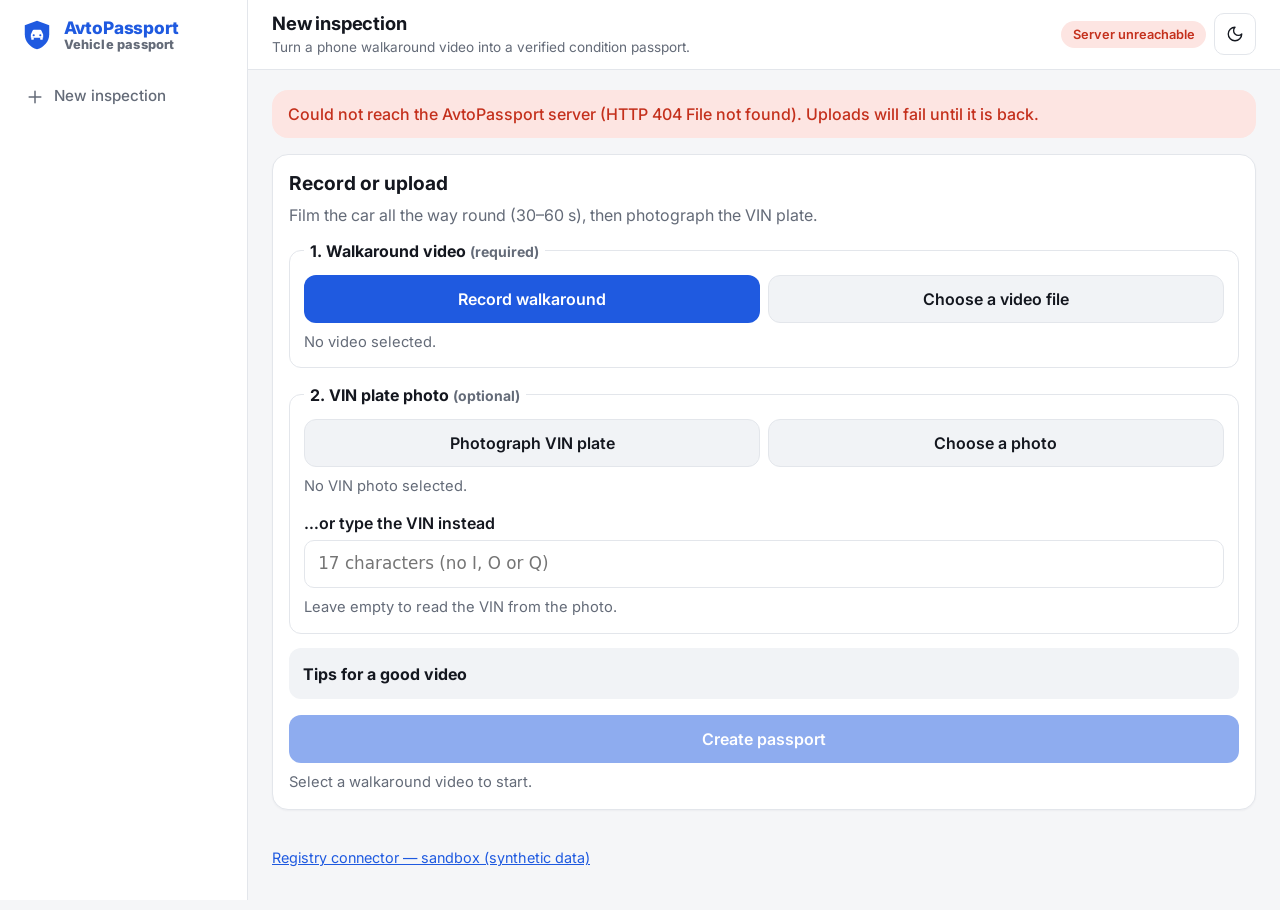
==== commit d4c44316: "Add demo car button and shorten page texts" ====
--- a/web/index.html
+++ b/web/index.html
@@ -76,9 +76,14 @@
     <!-- ========== 1. Capture ========== -->
     <section id="capture" class="card" aria-labelledby="capture-title">
       <h2 id="capture-title">Record or upload</h2>
-      <p class="lead">Record a 30&ndash;60&nbsp;s walkaround of the car and a close-up of the VIN plate. The passport is built from these files.</p>
+      <p class="lead">Film the car all the way round (30&ndash;60&nbsp;s), then photograph the VIN plate.</p>
 
       <form id="capture-form" novalidate>
+        <div id="demo-box" class="demo-box" hidden>
+          <div class="demo-text"><strong>Demo car</strong><span id="demo-files" class="small muted"></span></div>
+          <button id="demo-btn" class="btn btn-outline" type="button">Use demo car</button>
+        </div>
+
         <fieldset>
           <legend>1. Walkaround video <span class="muted small">(required)</span></legend>
           <div class="file-row">
@@ -116,14 +121,14 @@
           <p id="vin-text-hint" class="file-info muted small">Leave empty to read the VIN from the photo.</p>
         </fieldset>
 
-        <details class="tips" open>
-          <summary>Capture tips</summary>
+        <details class="tips">
+          <summary>Tips for a good video</summary>
           <ul>
-            <li>Walk slowly all the way around the car, about 2&ndash;3&nbsp;m away.</li>
-            <li>Keep the whole car in frame; hold the phone steady.</li>
-            <li>Daylight works best; avoid filming straight into the sun.</li>
-            <li>VIN photo: close-up, sharp, without glare or reflections.</li>
-            <li>Try to keep people out of the shot. Plates and faces are blurred before anything is stored.</li>
+            <li>Walk slowly round the car, 2&ndash;3&nbsp;m away.</li>
+            <li>Keep the whole car in frame.</li>
+            <li>Daylight is best; don&rsquo;t film into the sun.</li>
+            <li>VIN photo: close, sharp, no glare.</li>
+            <li>Plates and faces are blurred automatically.</li>
           </ul>
         </details>
 
@@ -188,7 +193,7 @@
                 <div id="sum-chips" class="sev-chips"></div>
                 <p id="sum-note" class="small muted" style="margin:0.5rem 0 0"></p>
                 <div class="sum-cost">
-                  <span class="small muted">Total estimated repair cost</span>
+                  <span class="small muted">Estimated repair cost</span>
                   <strong id="sum-total">&hellip;</strong>
                   <span id="sum-total-note" class="small muted"></span>
                 </div>
@@ -200,7 +205,7 @@
                 <button class="row-link" type="button" data-go="model3d"><span class="rl-label">3D model</span><span id="tile-3d" class="rl-value">&hellip;</span><span id="tile-3d-sub" class="rl-sub"></span><svg class="ico rl-chev" viewBox="0 0 24 24" aria-hidden="true"><path d="m9 18 6-6-6-6"/></svg></button>
                 <button class="row-link" type="button" data-go="report"><span class="rl-label">Report</span><span id="tile-report" class="rl-value">&hellip;</span><span id="tile-report-sub" class="rl-sub"></span><svg class="ico rl-chev" viewBox="0 0 24 24" aria-hidden="true"><path d="m9 18 6-6-6-6"/></svg></button>
               </div>
-              <p class="hint-line"><svg class="ico" viewBox="0 0 24 24" aria-hidden="true"><circle cx="12" cy="12" r="9.5"/><path d="M12 16.5v-5M12 8h.01"/></svg><span>Drag the car sideways to turn it. Coloured boxes mark detected damage; tap a part below to see its repair estimate.</span></p>
+              <p class="hint-line"><svg class="ico" viewBox="0 0 24 24" aria-hidden="true"><circle cx="12" cy="12" r="9.5"/><path d="M12 16.5v-5M12 8h.01"/></svg><span>Drag to turn the car. Tap a part to see its repair.</span></p>
               <h3 id="parts-title" class="parts-title">Parts with findings</h3>
               <ul id="parts-list" class="parts-list"></ul>
             </aside>
@@ -209,11 +214,11 @@
 
         <!-- VIN & history -->
         <div id="panel-vin" class="tab-panel" role="tabpanel" aria-labelledby="tab-vin" tabindex="-1" hidden>
-          <p class="panel-intro">The car&rsquo;s identity, read from the VIN plate photo, and what changed since its last AvtoPassport inspection.</p>
+          <p class="panel-intro">The car&rsquo;s VIN and what changed since its last inspection.</p>
           <div id="vin-card" class="card" aria-labelledby="vin-title">
             <h2 id="vin-title">VIN <span id="vin-status" class="badge"></span></h2>
             <div id="vin-value" class="vin-value"></div>
-            <p class="note">Please confirm the VIN against the car or its documents: automatic reading (OCR) can confuse similar characters.</p>
+            <p class="note">Check the VIN against the car&rsquo;s documents.</p>
             <div id="vin-decode"></div>
           </div>
           <div id="diff-card" class="card" aria-labelledby="diff-title">
@@ -225,39 +230,46 @@
 
         <!-- Defects -->
         <div id="panel-defects" class="tab-panel" role="tabpanel" aria-labelledby="tab-defects" tabindex="-1" hidden>
-          <p class="panel-intro">Every finding from the walkaround video with its severity, the suggested repair and a price from local listings. The boxes on the car are in the <a href="#overview">Car</a> tab.</p>
+          <p class="panel-intro">Each damage, what to do about it, and the starting price.</p>
           <div id="damage-card" class="card" aria-labelledby="damage-title">
             <h2 id="damage-title">Damage and repair cost <span id="damage-count" class="badge"></span></h2>
             <div id="damage-body"></div>
             <div id="damage-total" class="total" hidden></div>
-            <p class="small muted" style="margin-top:0.6rem">Prices are &ldquo;from&rdquo; prices from our local price table; tap a price to see where it comes from.</p>
+            <p class="small muted" style="margin-top:0.6rem">Starting prices from Tashkent shops. Tap a price for its source.</p>
           </div>
         </div>
 
         <!-- 3D model -->
         <div id="panel-model3d" class="tab-panel" role="tabpanel" aria-labelledby="tab-model3d" tabindex="-1" hidden>
-          <p class="panel-intro">A 3D model of the car, rebuilt on the server from the same blurred frames. One finger (or the mouse) rotates; two fingers or the wheel zoom.</p>
+          <p class="panel-intro">Drag to rotate. Pinch or scroll to zoom.</p>
           <div id="hq-card" class="card" aria-labelledby="hq-title" hidden>
-            <h2 id="hq-title">High-quality 3D (Gaussian splats) <span id="hq-badge" class="badge"></span></h2>
+            <h2 id="hq-title">Detailed 3D model <span id="hq-badge" class="badge"></span></h2>
             <p id="hq-status" role="status"></p>
             <div id="viewer-hq" hidden></div>
-            <p id="hq-crop" class="small muted"></p>
             <p id="hq-error" class="error" hidden></p>
-            <p class="small muted">Camera poses from COLMAP structure-from-motion, then Brush Gaussian-splat training, on the same blurred frames. Requires a GPU worker; not available on the CPU-only public deployment.</p>
+            <details class="more">
+              <summary>Details</summary>
+              <ul id="hq-details" class="notes"></ul>
+              <p class="small muted" style="margin:0.4rem 0 0">Gaussian splats: COLMAP camera poses, then Brush training, on the blurred frames. Needs a GPU server.</p>
+              <p id="hq-crop" class="small muted" style="margin:0.4rem 0 0"></p>
+            </details>
           </div>
           <div id="recon-card" class="card" aria-labelledby="recon-title">
-            <h2 id="recon-title">3D point cloud <span id="recon-badge" class="badge"></span></h2>
+            <h2 id="recon-title">Quick 3D model <span id="recon-badge" class="badge"></span></h2>
             <p id="recon-status" role="status"></p>
             <div id="viewer3d" hidden></div>
             <p id="recon-error" class="error" hidden></p>
-            <div id="recon-pins"></div>
-            <p class="small muted">Fast reconstruction (Depth Anything 3) from the blurred walkaround frames, built after the passport is returned.</p>
+            <details class="more">
+              <summary>Details</summary>
+              <p class="small muted" style="margin:0.4rem 0 0">Point cloud from Depth Anything 3 on the blurred frames.</p>
+              <div id="recon-pins"></div>
+            </details>
           </div>
         </div>
 
         <!-- Customize (paint try-on) -->
         <div id="panel-tryon" class="tab-panel" role="tabpanel" aria-labelledby="tab-tryon" tabindex="-1" hidden>
-          <p class="panel-intro">See the car in another paint colour. Choose a view of the car with the slider, then tap a colour.</p>
+          <p class="panel-intro">Pick a view of the car, then tap a colour.</p>
           <div id="tryon-card" class="card" aria-labelledby="tryon-title">
             <h2 id="tryon-title">Paint try-on</h2>
             <div class="tryon-layout">
@@ -277,7 +289,10 @@
                 <div id="palette-status" class="small muted"></div>
                 <div id="swatches" class="swatches" role="group" aria-label="Paint colours"></div>
                 <p id="tryon-status" class="small" role="status"></p>
-                <p class="small muted">How it works: only the hue of the painted panels changes, and the car&rsquo;s own light and shade are kept, so it still looks like the real photo. A light car therefore stays light: dark colours such as black or dark grey cannot be shown this way and are not offered. Colours are swatches from the BYD Uzbekistan website, not factory paint codes.</p>
+                <details class="more">
+                  <summary>How it works</summary>
+                  <p class="small muted" style="margin:0.4rem 0 0">Only the paint&rsquo;s hue changes; the real light and shade stay. So dark colours like black can&rsquo;t be shown and are left out. Colours come from the BYD Uzbekistan website.</p>
+                </details>
               </div>
             </div>
           </div>
@@ -285,12 +300,12 @@
 
         <!-- Body shops -->
         <div id="panel-shops" class="tab-panel" role="tabpanel" aria-labelledby="tab-shops" tabindex="-1" hidden>
-          <p class="panel-intro">Body-repair and paint shops near you, from OpenStreetMap. Your location is used only for this search.</p>
+          <p class="panel-intro">Body and paint shops near you (OpenStreetMap).</p>
           <div id="shops-card" class="card" aria-labelledby="shops-title">
             <h2 id="shops-title">Nearby body shops</h2>
             <div class="row">
-              <button id="shops-geo" class="btn btn-primary" type="button">Find nearby body shops</button>
-              <button id="shops-tashkent" class="btn" type="button">Use Tashkent centre (41.3111, 69.2797)</button>
+              <button id="shops-geo" class="btn btn-primary" type="button">Use my location</button>
+              <button id="shops-tashkent" class="btn" type="button">Use Tashkent centre</button>
             </div>
             <p id="shops-status" class="small" role="status" style="margin-top:0.6rem"></p>
             <ul id="shops-list" class="shops-list"></ul>
@@ -300,7 +315,7 @@
 
         <!-- Report & verification -->
         <div id="panel-report" class="tab-panel" role="tabpanel" aria-labelledby="tab-report" tabindex="-1" hidden>
-          <p class="panel-intro">Download the passport as a PDF. The SHA-256 fingerprint of the frames lets anyone check that the inspection was not changed afterwards.</p>
+          <p class="panel-intro">Download the PDF. Its fingerprint (SHA-256) proves the photos were not changed later.</p>
           <div id="verify-card" class="card" aria-labelledby="verify-title">
             <h2 id="verify-title">Report and verification</h2>
             <div class="row" id="report-links"></div>
--- a/web/style.css
+++ b/web/style.css
@@ -1042,7 +1042,7 @@
   border-bottom: 1px solid var(--border);
 }
 
-.apphead-title { min-width: 0; }
+.apphead-title { min-width: 0; flex: 1 1 200px; }  /* the buttons share the title row when they fit */
 .apphead h1 { margin: 0; font-size: 1.15rem; font-weight: 700; letter-spacing: -0.01em; }
 .apphead p { margin: 0.1rem 0 0; color: var(--muted); font-size: 0.85rem; }
 .apphead-actions { display: flex; flex-wrap: wrap; align-items: center; gap: 0.5rem; }
@@ -1373,3 +1373,22 @@
 
   .tryon-layout { grid-template-columns: minmax(0, 1.25fr) minmax(0, 1fr); align-items: start; }
 }
+
+/* demo car shortcut on the upload card */
+.demo-box {
+  display: flex;
+  flex-wrap: wrap;
+  align-items: center;
+  justify-content: space-between;
+  gap: 0.6rem 1rem;
+  margin-bottom: 1rem;
+  padding: 0.75rem 0.9rem;
+  border-radius: 12px;
+  border: 1px dashed var(--accent);
+  background: var(--accent-soft);
+}
+
+.demo-box[hidden] { display: none; }
+.demo-text { display: flex; flex-direction: column; min-width: 0; }
+.demo-text .small { overflow-wrap: anywhere; }
+.btn-outline.active { border-color: var(--accent); color: var(--accent); }
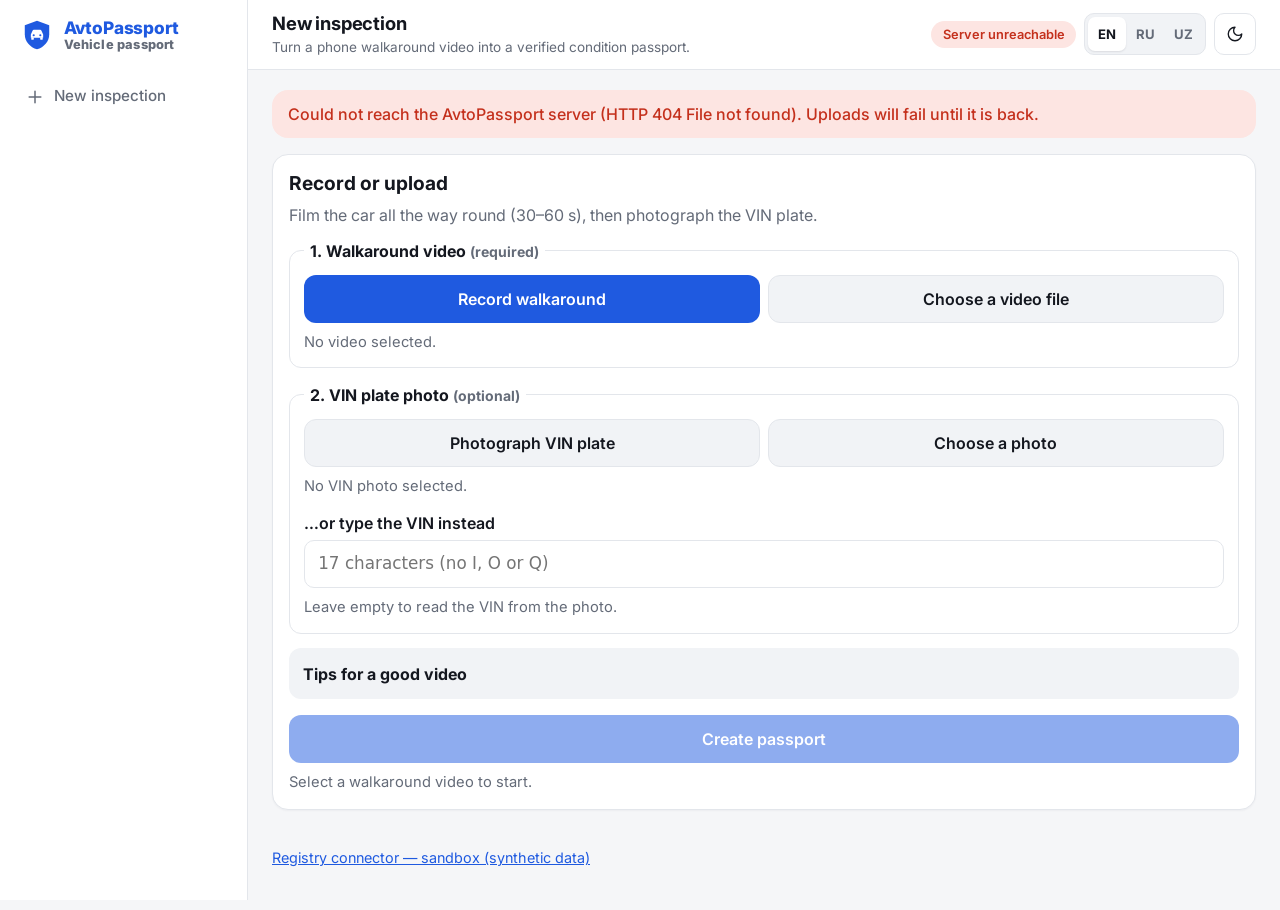
==== commit 4ddce5a0: "Add English, Russian and Uzbek UI and part search links" ====
--- a/web/index.html
+++ b/web/index.html
@@ -63,6 +63,9 @@
         </div>
         <div class="apphead-actions">
           <span id="health" class="pill" role="status" aria-live="polite">Checking server&hellip;</span>
+          <div id="lang-switch" class="lang-switch" role="group" aria-label="Language">
+            <button type="button" data-lang="en">EN</button><button type="button" data-lang="ru">RU</button><button type="button" data-lang="uz">UZ</button>
+          </div>
           <button id="theme-btn" class="icon-btn" type="button" aria-label="Switch to dark mode" title="Dark mode"><svg class="ico i-moon" viewBox="0 0 24 24" aria-hidden="true"><path d="M12 3a6 6 0 0 0 9 9 9 9 0 1 1-9-9Z"/></svg><svg class="ico i-sun" viewBox="0 0 24 24" aria-hidden="true"><circle cx="12" cy="12" r="4"/><path d="M12 2v2M12 20v2M4.9 4.9l1.4 1.4M17.7 17.7l1.4 1.4M2 12h2M20 12h2M6.3 17.7l-1.4 1.4M19.1 4.9l-1.4 1.4"/></svg></button>
           <button id="share-btn" class="btn" type="button" aria-label="Share link" hidden><svg class="ico" viewBox="0 0 24 24" aria-hidden="true"><path d="M10 13a5 5 0 0 0 7.5.5l3-3a5 5 0 0 0-7-7l-1.7 1.7"/><path d="M14 11a5 5 0 0 0-7.5-.5l-3 3a5 5 0 0 0 7 7l1.7-1.7"/></svg><span class="btn-label">Share</span></button>
           <a id="pdf-link-top" class="btn btn-primary" href="#" download hidden><svg class="ico" viewBox="0 0 24 24" aria-hidden="true"><path d="M15 2H6a2 2 0 0 0-2 2v16a2 2 0 0 0 2 2h12a2 2 0 0 0 2-2V7Z"/><path d="M14 2v4a2 2 0 0 0 2 2h4"/><path d="M16 13H8M16 17H8M10 9H8"/></svg>Export passport</a>
@@ -156,6 +159,18 @@
           <div class="overview">
             <div id="spin-card" class="card viewer-card" aria-labelledby="spin-title">
               <h2 id="spin-title" class="vh">360&deg; view <span id="spin-count"></span></h2>
+              <div id="view-toggle" class="view-toggle" role="group" aria-label="View" hidden>
+                <button type="button" data-view="3d" aria-pressed="false">3D model</button>
+                <button type="button" data-view="photos" aria-pressed="true">Photos</button>
+              </div>
+              <div id="overview-3d" hidden>
+                <div id="ov3d-viewer"></div>
+                <div class="ov3d-foot">
+                  <div class="legend" aria-label="Damage colours"><span class="lg sev-minor">Minor</span><span class="lg sev-moderate">Moderate</span><span class="lg sev-severe">Severe</span></div>
+                  <p id="ov3d-caption" class="small muted">Tap a part to see its damage.</p>
+                </div>
+              </div>
+              <div id="ov-photos">
               <div id="spin-empty" class="note" hidden></div>
               <div id="spin-wrap">
                 <div class="stage-wrap">
@@ -184,6 +199,7 @@
                 <div id="spin-pin-frames" class="chips"></div>
                 <p id="spin-pin-note" class="small muted" hidden></p>
               </div>
+              </div>
             </div>
 
             <aside class="summary" aria-labelledby="summary-title">
@@ -242,6 +258,15 @@
         <!-- 3D model -->
         <div id="panel-model3d" class="tab-panel" role="tabpanel" aria-labelledby="tab-model3d" tabindex="-1" hidden>
           <p class="panel-intro">Drag to rotate. Pinch or scroll to zoom.</p>
+          <div id="parts3d-card" class="card" aria-labelledby="parts3d-title" hidden>
+            <h2 id="parts3d-title">Parts model <span class="badge ok">new</span></h2>
+            <p id="parts3d-status" class="small muted"></p>
+            <div id="viewer-parts"></div>
+            <details class="more">
+              <summary>Details</summary>
+              <p class="small muted" style="margin:0.4rem 0 0">Depth Anything V2 Small depth, aligned to the COLMAP camera poses, checked across neighbouring views, fused into 2 cm cells and labelled by the parts model. The number plate and everything off the car are left out. Method and viewer adapted from Camry Parts Scan by Team Trumen (WIUT Hackathon 2026).</p>
+            </details>
+          </div>
           <div id="hq-card" class="card" aria-labelledby="hq-title" hidden>
             <h2 id="hq-title">Detailed 3D model <span id="hq-badge" class="badge"></span></h2>
             <p id="hq-status" role="status"></p>
--- a/web/style.css
+++ b/web/style.css
@@ -1392,3 +1392,85 @@
 .demo-text { display: flex; flex-direction: column; min-width: 0; }
 .demo-text .small { overflow-wrap: anywhere; }
 .btn-outline.active { border-color: var(--accent); color: var(--accent); }
+
+/* parts 3D viewer (web/partsviewer.js) */
+.pv { --pv-stage: #eef1f5; }
+:root[data-theme="dark"] .pv { --pv-stage: #161a21; }
+.pv-grid { display: grid; gap: 14px; align-items: start; }
+.pv-main { min-width: 0; }
+.pv-stage {
+  position: relative;
+  aspect-ratio: 16 / 10;
+  border-radius: 12px;
+  border: 1px solid var(--border);
+  background: var(--pv-stage);
+  overflow: hidden;
+  touch-action: none;
+  cursor: grab;
+}
+.pv-stage:active { cursor: grabbing; }
+.pv-stage canvas { display: block; width: 100%; height: 100%; }
+.pv-hint { position: absolute; left: 12px; bottom: 10px; font-size: 0.78rem; color: var(--muted); pointer-events: none; }
+.pv-nogl { position: absolute; inset: 0; display: grid; place-items: center; padding: 20px; text-align: center; color: var(--muted); }
+.pv-controls { display: flex; flex-wrap: wrap; align-items: center; gap: 8px 14px; margin-top: 10px; }
+.pv-controls button {
+  min-height: 38px;
+  padding: 0.35rem 0.8rem;
+  border-radius: 9px;
+  border: 1px solid var(--border);
+  background: var(--surface);
+  color: var(--text);
+  font: inherit;
+  font-size: 0.88rem;
+  font-weight: 600;
+  cursor: pointer;
+}
+.pv-controls button[aria-pressed="true"] { background: var(--accent); border-color: var(--accent); color: var(--accent-text); }
+.pv-ex { display: flex; align-items: center; gap: 8px; font-size: 0.88rem; font-weight: 600; }
+.pv-ex input { width: 150px; }
+.pv-seg { display: inline-flex; }
+.pv-seg button:first-child { border-radius: 9px 0 0 9px; }
+.pv-seg button:last-child { border-radius: 0 9px 9px 0; border-left: 0; }
+.pv-side { display: flex; flex-direction: column; gap: 10px; min-width: 0; }
+.pv-detail { padding: 12px 14px; border-radius: 12px; border: 1px solid var(--border); background: var(--surface-2); }
+.pv-detail .kv { margin: 0.5rem 0 0; }
+.pv-links { display: flex; flex-wrap: wrap; align-items: center; gap: 6px; margin-top: 0.5rem; }
+.pv-links a { padding: 0.25rem 0.6rem; border-radius: 7px; background: var(--accent-soft); font-size: 0.85rem; font-weight: 600; text-decoration: none; }
+.pv-list { max-height: 420px; overflow: auto; border-radius: 12px; border: 1px solid var(--border); padding: 4px 0; }
+.pv-list h4 { margin: 8px 12px 2px; font-size: 0.72rem; font-weight: 700; letter-spacing: 0.06em; text-transform: uppercase; color: var(--muted); }
+.pv-list button {
+  display: flex;
+  justify-content: space-between;
+  gap: 8px;
+  width: 100%;
+  padding: 6px 12px;
+  border: 0;
+  background: transparent;
+  color: var(--text);
+  font: inherit;
+  font-size: 0.9rem;
+  text-align: left;
+  cursor: pointer;
+}
+.pv-list button:hover { background: var(--surface-2); }
+.pv-list button[aria-pressed="true"] { background: var(--accent-soft); box-shadow: inset 3px 0 0 var(--accent); }
+.pv-nm { display: flex; gap: 8px; min-width: 0; }
+.pv-sw { flex: none; width: 10px; height: 10px; margin-top: 5px; border-radius: 2px; }
+.pv-ct { color: var(--muted); font-size: 0.82rem; font-variant-numeric: tabular-nums; }
+@media (min-width: 1100px) { .pv-grid { grid-template-columns: minmax(0, 1fr) 280px; } }
+
+/* Car tab: 3D model / Photos switch; the parts viewer fills the same stage height as the 360° view */
+.view-toggle { display: inline-flex; margin: 0 0 10px; border: 1px solid var(--border); border-radius: 10px; overflow: hidden; }
+.view-toggle[hidden] { display: none; }
+.view-toggle button { min-height: 38px; padding: 0.35rem 0.9rem; border: 0; background: var(--surface); color: var(--text); font: inherit; font-size: 0.9rem; font-weight: 600; cursor: pointer; }
+.view-toggle button + button { border-left: 1px solid var(--border); }
+.view-toggle button[aria-pressed="true"] { background: var(--accent-soft); color: var(--accent); }
+.pv-compact .pv-stage { aspect-ratio: auto; height: var(--stage-h); }
+.ov3d-foot { display: flex; flex-wrap: wrap; align-items: center; justify-content: space-between; gap: 0.5rem 1rem; margin-top: 0.5rem; }
+.ov3d-foot p { margin: 0; }
+.pv-compact .pv-grid { grid-template-columns: minmax(0, 1fr); }
+
+/* language switch (EN / RU / UZ) */
+.lang-switch { display: inline-flex; padding: 3px; border-radius: 10px; border: 1px solid var(--border); background: var(--surface-2); }
+.lang-switch button { min-width: 38px; height: 34px; border: 0; border-radius: 7px; background: transparent; color: var(--muted); font: inherit; font-size: 0.82rem; font-weight: 700; cursor: pointer; }
+.lang-switch button[aria-pressed="true"] { background: var(--surface); color: var(--text); box-shadow: 0 1px 2px rgba(16, 24, 40, 0.1); }
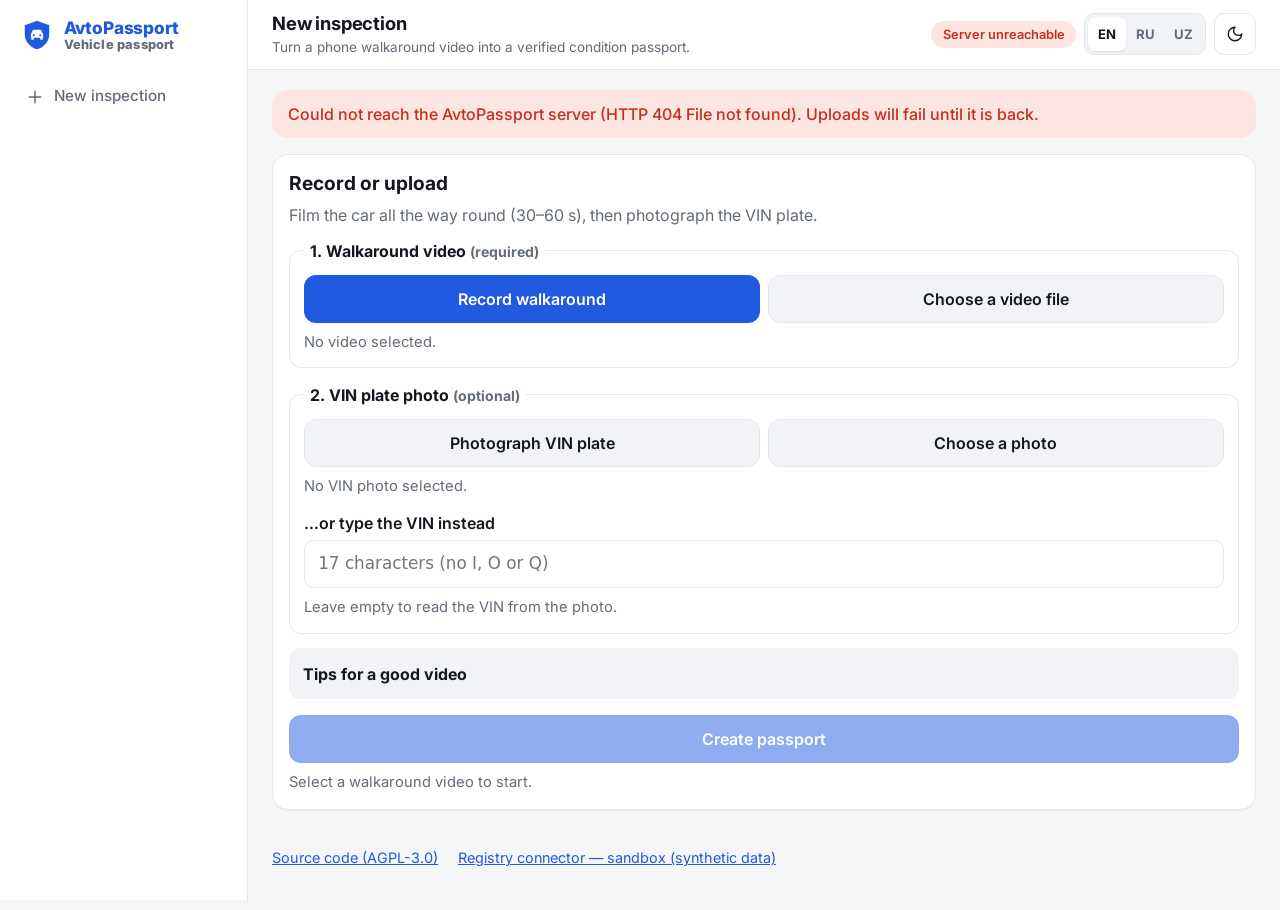
==== commit 9e22d845: "Add instant ready demo and faster progress polling" ====
--- a/web/index.html
+++ b/web/index.html
@@ -38,6 +38,7 @@
         <button id="tab-model3d" class="tab" type="button" role="tab" data-tab="model3d" aria-controls="panel-model3d" aria-selected="false" tabindex="-1"><svg class="tab-icon" viewBox="0 0 24 24" aria-hidden="true"><path d="M21 8a2 2 0 0 0-1-1.73l-7-4a2 2 0 0 0-2 0l-7 4A2 2 0 0 0 3 8v8a2 2 0 0 0 1 1.73l7 4a2 2 0 0 0 2 0l7-4A2 2 0 0 0 21 16Z"/><path d="m3.3 7 8.7 5 8.7-5"/><path d="M12 22V12"/></svg><span class="tab-label">3D model</span><span id="tabc-model3d" class="tab-count"></span></button>
         <button id="tab-tryon" class="tab" type="button" role="tab" data-tab="tryon" aria-controls="panel-tryon" aria-selected="false" tabindex="-1"><svg class="tab-icon" viewBox="0 0 24 24" aria-hidden="true"><circle cx="13.5" cy="6.5" r="1"/><circle cx="17.5" cy="10.5" r="1"/><circle cx="8.5" cy="7.5" r="1"/><circle cx="6.5" cy="12.5" r="1"/><path d="M12 2C6.5 2 2 6.5 2 12s4.5 10 10 10c.9 0 1.6-.7 1.6-1.7 0-.4-.2-.8-.4-1.1-.3-.3-.4-.7-.4-1.1a1.6 1.6 0 0 1 1.6-1.7h2c3.1 0 5.6-2.5 5.6-5.5C22 6 17.5 2 12 2Z"/></svg><span class="tab-label">Customize</span><span id="tabc-tryon" class="tab-count"></span></button>
         <button id="tab-defects" class="tab" type="button" role="tab" data-tab="defects" aria-controls="panel-defects" aria-selected="false" tabindex="-1"><svg class="tab-icon" viewBox="0 0 24 24" aria-hidden="true"><path d="M14.7 6.3a1 1 0 0 0 0 1.4l1.6 1.6a1 1 0 0 0 1.4 0l3.8-3.8a6 6 0 0 1-7.9 7.9l-6.9 6.9a2.1 2.1 0 0 1-3-3l6.9-6.9a6 6 0 0 1 7.9-7.9l-3.8 3.8Z"/></svg><span class="tab-label">Damage</span><span id="tabc-defects" class="tab-count"></span></button>
+        <button id="tab-paint" class="tab" type="button" role="tab" data-tab="paint" aria-controls="panel-paint" aria-selected="false" tabindex="-1"><svg class="tab-icon" viewBox="0 0 24 24" aria-hidden="true"><path d="m12 14 4-4"/><path d="M3.34 19a10 10 0 1 1 17.32 0"/></svg><span class="tab-label">Paint check</span><span id="tabc-paint" class="tab-count"></span></button>
         <button id="tab-shops" class="tab" type="button" role="tab" data-tab="shops" aria-controls="panel-shops" aria-selected="false" tabindex="-1"><svg class="tab-icon" viewBox="0 0 24 24" aria-hidden="true"><path d="M20 10c0 5-5.5 10.2-7.4 11.8a1 1 0 0 1-1.2 0C9.5 20.2 4 15 4 10a8 8 0 0 1 16 0"/><circle cx="12" cy="10" r="3"/></svg><span class="tab-label">Body shops</span><span id="tabc-shops" class="tab-count"></span></button>
         <button id="tab-vin" class="tab" type="button" role="tab" data-tab="vin" aria-controls="panel-vin" aria-selected="false" tabindex="-1"><svg class="tab-icon" viewBox="0 0 24 24" aria-hidden="true"><rect x="2" y="5" width="20" height="14" rx="2"/><path d="M6 9v6M9 9v6M12.5 9v6M15 9v6M18 9v6"/></svg><span class="tab-label">VIN / History</span><span id="tabc-vin" class="tab-count"></span></button>
         <button id="tab-report" class="tab" type="button" role="tab" data-tab="report" aria-controls="panel-report" aria-selected="false" tabindex="-1"><svg class="tab-icon" viewBox="0 0 24 24" aria-hidden="true"><path d="M15 2H6a2 2 0 0 0-2 2v16a2 2 0 0 0 2 2h12a2 2 0 0 0 2-2V7Z"/><path d="M14 2v4a2 2 0 0 0 2 2h4"/><path d="M16 13H8M16 17H8M10 9H8"/></svg><span class="tab-label">Report</span><span id="tabc-report" class="tab-count"></span></button>
@@ -84,7 +85,10 @@
       <form id="capture-form" novalidate>
         <div id="demo-box" class="demo-box" hidden>
           <div class="demo-text"><strong>Demo car</strong><span id="demo-files" class="small muted"></span></div>
-          <button id="demo-btn" class="btn btn-outline" type="button">Use demo car</button>
+          <div class="row">
+            <a id="demo-ready" class="btn btn-outline" href="#" hidden>Open ready demo</a>
+            <button id="demo-btn" class="btn btn-outline" type="button">Use demo car</button>
+          </div>
         </div>
 
         <fieldset>
@@ -221,7 +225,7 @@
                 <button class="row-link" type="button" data-go="model3d"><span class="rl-label">3D model</span><span id="tile-3d" class="rl-value">&hellip;</span><span id="tile-3d-sub" class="rl-sub"></span><svg class="ico rl-chev" viewBox="0 0 24 24" aria-hidden="true"><path d="m9 18 6-6-6-6"/></svg></button>
                 <button class="row-link" type="button" data-go="report"><span class="rl-label">Report</span><span id="tile-report" class="rl-value">&hellip;</span><span id="tile-report-sub" class="rl-sub"></span><svg class="ico rl-chev" viewBox="0 0 24 24" aria-hidden="true"><path d="m9 18 6-6-6-6"/></svg></button>
               </div>
-              <p class="hint-line"><svg class="ico" viewBox="0 0 24 24" aria-hidden="true"><circle cx="12" cy="12" r="9.5"/><path d="M12 16.5v-5M12 8h.01"/></svg><span>Drag to turn the car. Tap a part to see its repair.</span></p>
+              <p class="hint-line" hidden><svg class="ico" viewBox="0 0 24 24" aria-hidden="true"><circle cx="12" cy="12" r="9.5"/><path d="M12 16.5v-5M12 8h.01"/></svg><span>Drag to turn the car. Tap a part to see its repair.</span></p>
               <h3 id="parts-title" class="parts-title">Parts with findings</h3>
               <ul id="parts-list" class="parts-list"></ul>
             </aside>
@@ -323,6 +327,25 @@
           </div>
         </div>
 
+        <!-- Paint check (trade-in): Trumen Paint Check engine, analysed on the phone -->
+        <div id="panel-paint" class="tab-panel" role="tabpanel" aria-labelledby="tab-paint" tabindex="-1" hidden>
+          <p class="panel-intro">Trade-in: photograph each gap between two panels. Panels with different paint are marked for a paint-gauge check.</p>
+          <div class="card">
+            <h2>Paint check <span class="badge">trade-in</span></h2>
+            <p class="small muted" style="margin-top:0">Stand about half a metre away, gap in the middle of the photo. Tap a number or "Photo".</p>
+            <div id="paint-check"><p class="small muted">Loading…</p></div>
+            <p class="small muted" style="margin:0.75rem 0 0">Photos are checked on this phone and never uploaded. It shows which panels to gauge; it does not set the price.</p>
+            <details class="more">
+              <summary>Details</summary>
+              <p class="small muted" style="margin:0.4rem 0 0">Measured by Team Trumen on 921 held-out real panel joints (DrBimmer car parts dataset, MIT): 26% of original-paint joints flagged; a simulated 2 ΔE repaint marked at least "check with a gauge" on 90% of panels. Real repaints are not measured yet. <a href="paint/README.md" target="_blank" rel="noopener">Method and scripts</a>.</p>
+            </details>
+          </div>
+          <div id="paint3d-card" class="card" hidden>
+            <h2>Flagged panels in 3D</h2>
+            <div id="paint3d-viewer"></div>
+          </div>
+        </div>
+
         <!-- Body shops -->
         <div id="panel-shops" class="tab-panel" role="tabpanel" aria-labelledby="tab-shops" tabindex="-1" hidden>
           <p class="panel-intro">Body and paint shops near you (OpenStreetMap).</p>
--- a/web/style.css
+++ b/web/style.css
@@ -1474,3 +1474,51 @@
 .lang-switch { display: inline-flex; padding: 3px; border-radius: 10px; border: 1px solid var(--border); background: var(--surface-2); }
 .lang-switch button { min-width: 38px; height: 34px; border: 0; border-radius: 7px; background: transparent; color: var(--muted); font: inherit; font-size: 0.82rem; font-weight: 700; cursor: pointer; }
 .lang-switch button[aria-pressed="true"] { background: var(--surface); color: var(--text); box-shadow: 0 1px 2px rgba(16, 24, 40, 0.1); }
+
+/* VIN history timeline */
+.tl-title { margin: 1rem 0 0.4rem; font-size: 0.95rem; }
+.timeline { list-style: none; margin: 0; padding: 0 0 0 14px; border-left: 2px solid var(--border); display: flex; flex-direction: column; gap: 8px; }
+.timeline li { position: relative; display: flex; flex-wrap: wrap; align-items: center; gap: 0.3rem 0.8rem; padding: 0.4rem 0.6rem; border-radius: 10px; background: var(--surface-2); }
+.timeline li::before { content: ""; position: absolute; left: -21px; top: 50%; width: 10px; height: 10px; margin-top: -5px; border-radius: 50%; background: var(--border); border: 2px solid var(--surface); }
+.timeline li.current { outline: 0; background: var(--accent-soft); }
+.timeline li.current::before { background: var(--accent); }
+.tl-date { font-weight: 600; }
+.tl-what { color: var(--muted); font-size: 0.9rem; }
+.hint-line[hidden], .parts-title[hidden], .parts-list[hidden] { display: none; }
+
+/* Paint check */
+.pc-grid { display: grid; gap: 16px; align-items: start; }
+.pc-diagram { display: flex; flex-direction: column; align-items: center; gap: 8px; }
+.pc-car { width: min(100%, 230px); height: auto; }
+.pc-panel { fill: var(--surface-2); stroke: var(--muted); stroke-width: 1.2; transition: fill 0.2s; }
+.pc-glass { fill: var(--border); stroke: none; pointer-events: none; }
+.pc-dot { cursor: pointer; }
+.pc-dot circle { fill: var(--surface); stroke: var(--accent); stroke-width: 2; }
+.pc-dot text { font: 700 10px Inter, system-ui, sans-serif; fill: var(--accent); pointer-events: none; }
+.pc-dot.match circle { fill: #3fa66a; stroke: #3fa66a; }
+.pc-dot.check circle { fill: #e3b21b; stroke: #e3b21b; }
+.pc-dot.differs circle { fill: #d4321f; stroke: #d4321f; }
+.pc-dot.match text, .pc-dot.check text, .pc-dot.differs text { fill: #fff; }
+.pc-dot.retake circle { stroke-dasharray: 3 2; }
+.pc-legend .pc-ok::before { color: #3fa66a; }
+.pc-side { display: flex; flex-direction: column; gap: 12px; min-width: 0; }
+.pc-result { padding: 12px 14px; border-radius: 12px; background: var(--surface-2); }
+.pc-result p { margin: 0; }
+.pc-progress { font-weight: 700; }
+.pc-verdict { margin-top: 0.4rem !important; }
+.pc-flagged { list-style: none; margin: 0.4rem 0 0; padding: 0; display: flex; flex-direction: column; gap: 6px; }
+.pc-flagged li { display: flex; justify-content: space-between; gap: 8px; align-items: center; }
+.pc-joints { list-style: none; margin: 0; padding: 0; display: flex; flex-direction: column; gap: 6px; }
+.pc-joints li { display: grid; grid-template-columns: 28px minmax(0, 1fr) auto; grid-template-areas: "num where actions" "num state thumb"; gap: 4px 10px; align-items: center; padding: 8px 10px; border-radius: 12px; border: 1px solid var(--border); background: var(--surface); }
+.pc-num { grid-area: num; display: grid; place-items: center; width: 26px; height: 26px; border-radius: 50%; background: var(--accent-soft); color: var(--accent); font-weight: 700; font-size: 0.85rem; }
+.pc-where { grid-area: where; font-size: 0.92rem; }
+.pc-state { grid-area: state; justify-self: start; }
+.pc-state:empty { display: none; }
+.pc-actions { grid-area: actions; display: flex; gap: 6px; align-items: center; }
+.pc-orient { width: 34px; height: 34px; border-radius: 8px; border: 1px solid var(--border); background: var(--surface); color: var(--text); font-size: 1rem; cursor: pointer; }
+.pc-take { min-height: 34px; }
+.pc-thumb { grid-area: thumb; width: 64px; height: 40px; object-fit: cover; border-radius: 6px; }
+.pc-thumb[hidden] { display: none; }
+@media (min-width: 900px) { .pc-grid { grid-template-columns: 250px minmax(0, 1fr); } .pc-diagram { position: sticky; top: 90px; } }
+.pc-demo { display: flex; flex-wrap: wrap; align-items: center; justify-content: space-between; gap: 8px 12px; margin-bottom: 12px; padding: 10px 12px; border-radius: 12px; border: 1px dashed var(--accent); background: var(--accent-soft); }
+.pc-demo[hidden] { display: none; }
